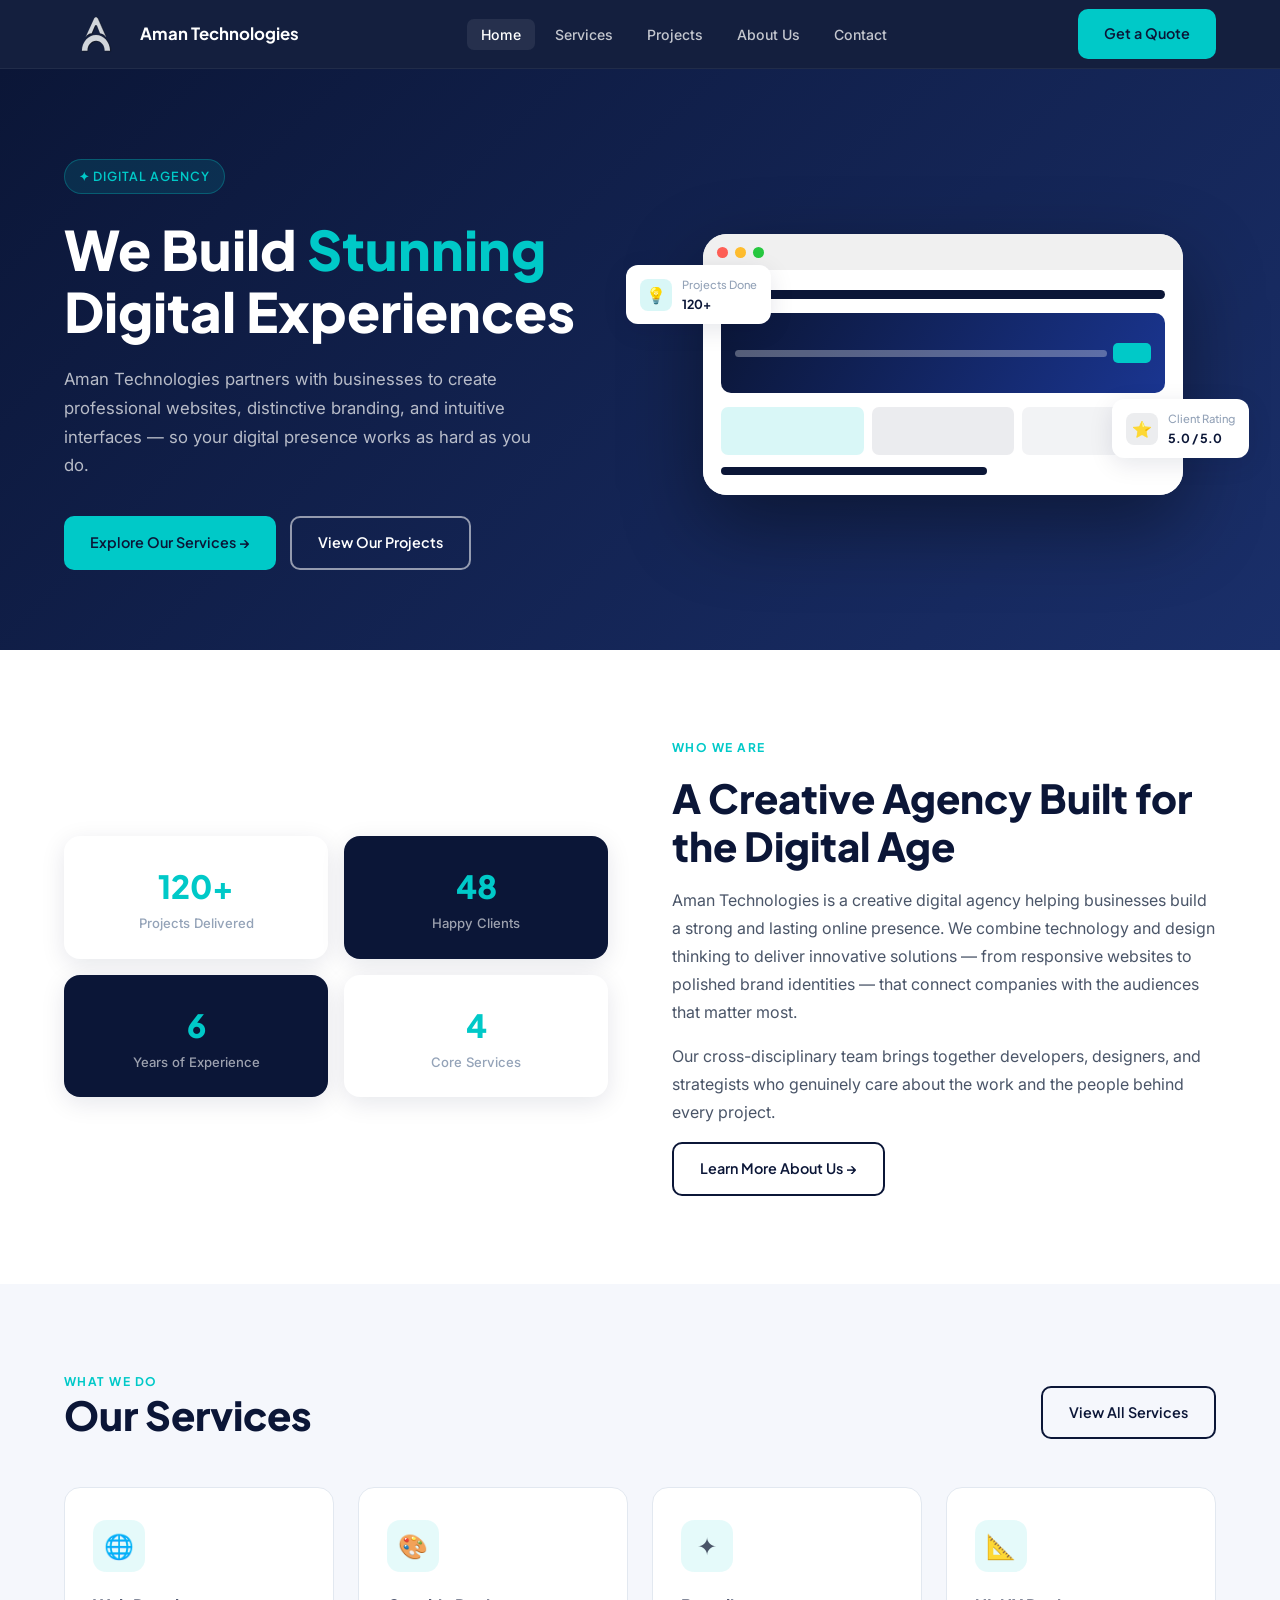
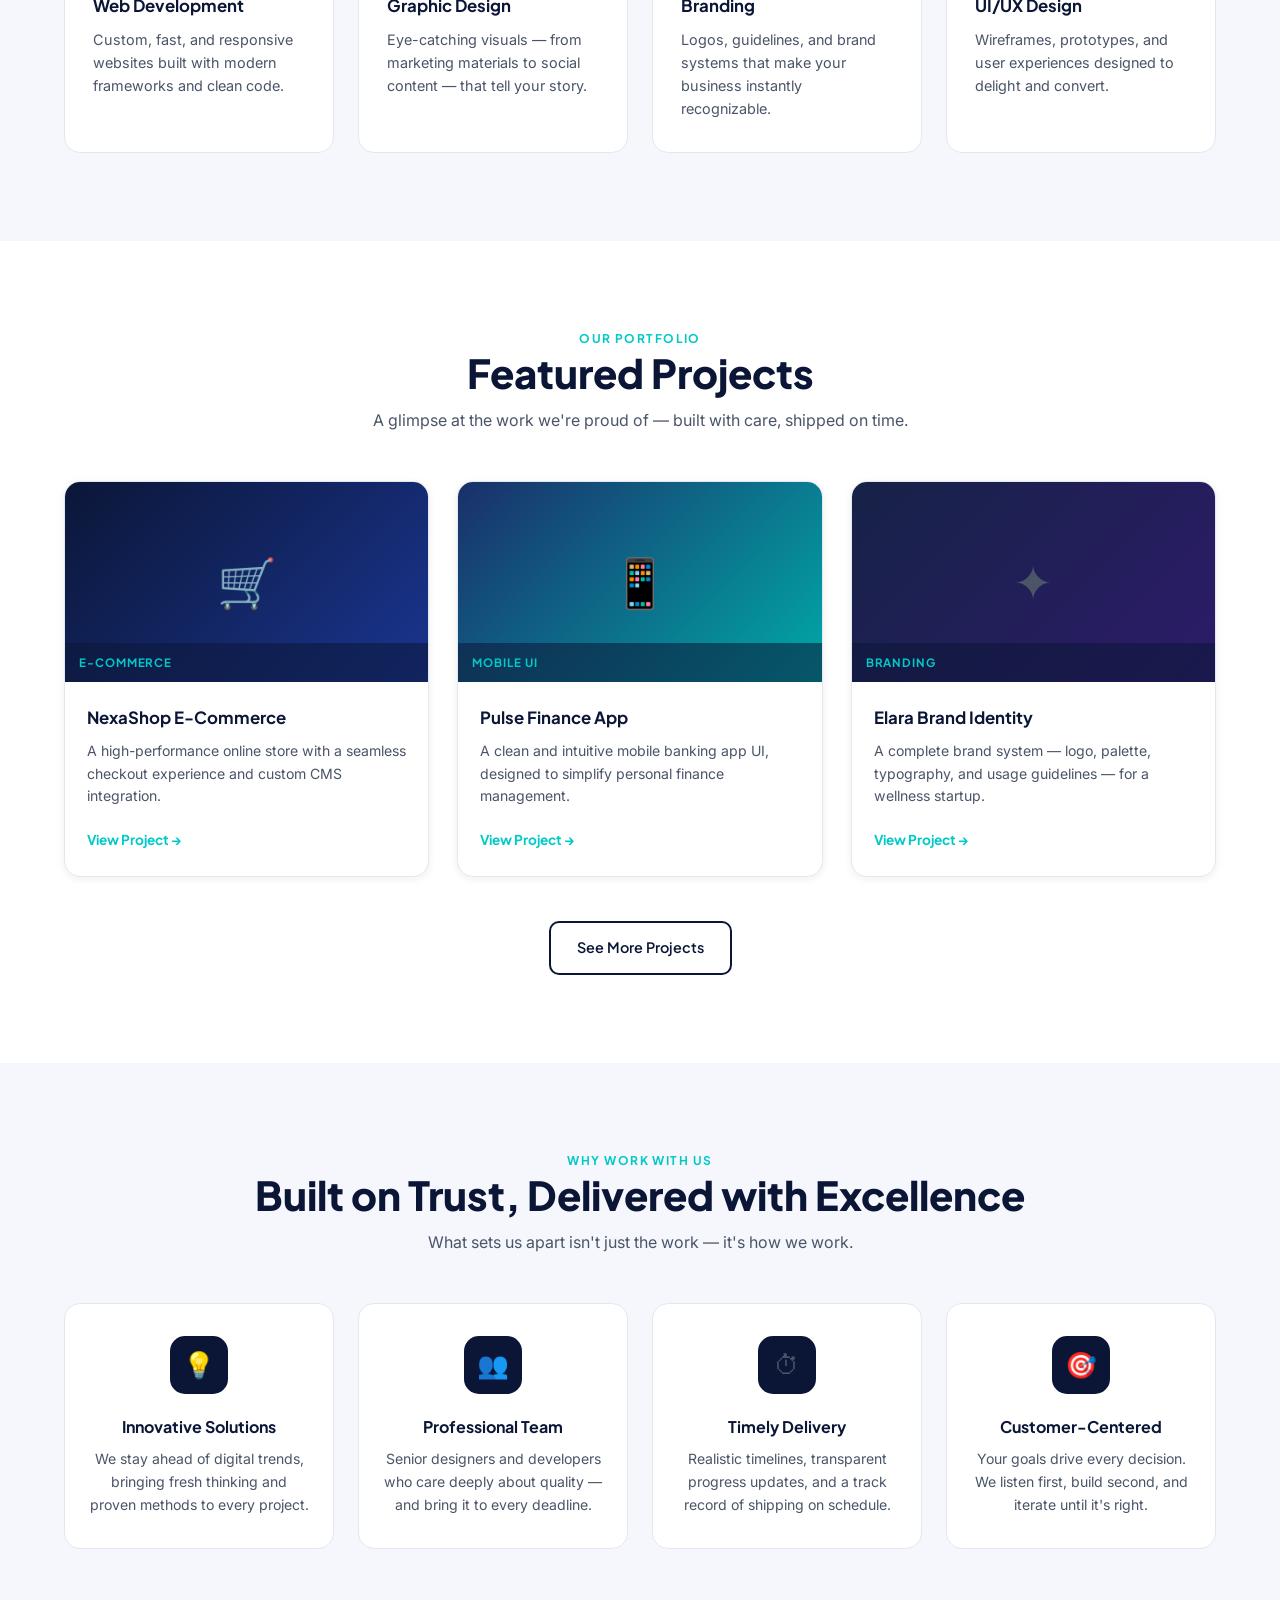
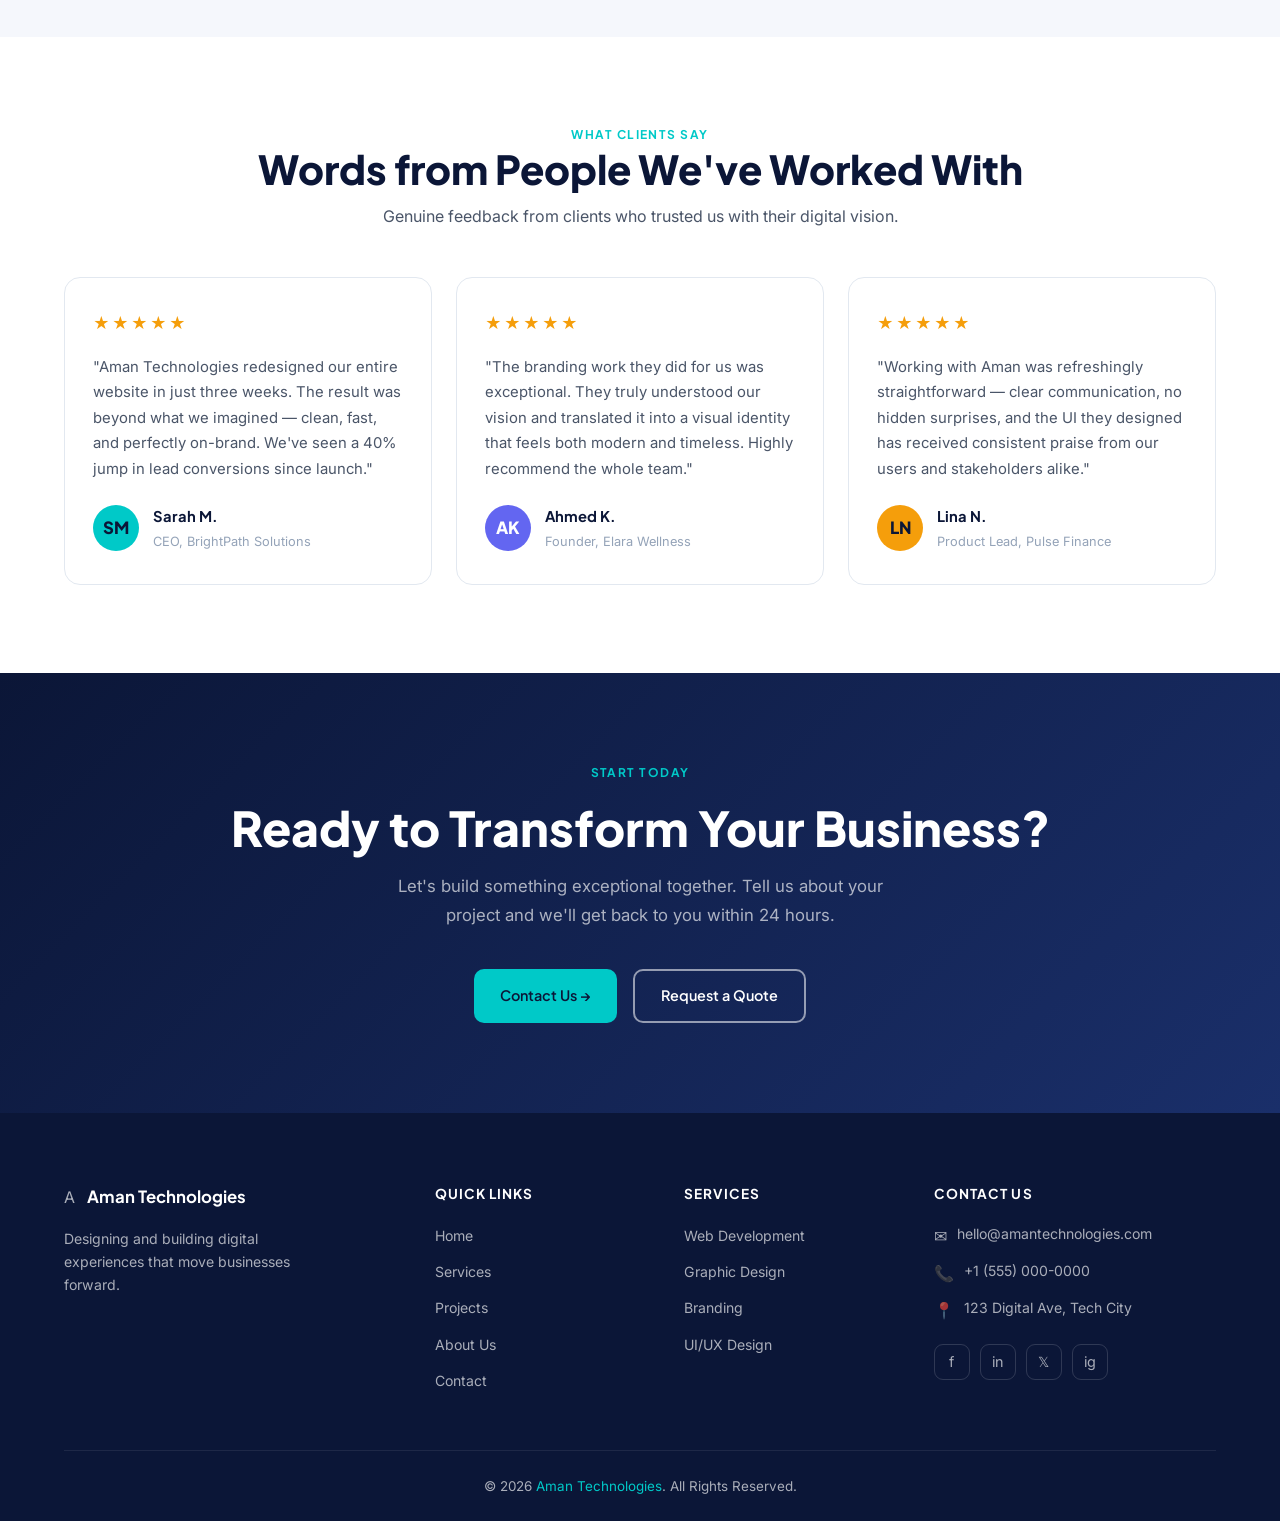
==== index.html @ bb337d21 "initial commit" ====
<!DOCTYPE html>
<html lang="en">
<head>
  <meta charset="UTF-8" />
  <meta name="viewport" content="width=device-width, initial-scale=1.0" />
  <title>Aman Technologies – We Build Stunning Digital Experiences</title>
  <link rel="preconnect" href="https://fonts.googleapis.com" />
  <link rel="preconnect" href="https://fonts.gstatic.com" crossorigin />
  <link href="https://fonts.googleapis.com/css2?family=Plus+Jakarta+Sans:wght@400;500;600;700;800&family=Inter:wght@400;500&display=swap" rel="stylesheet" />
  <link rel="stylesheet" href="style.css">
</head>
<body>
  <nav class="nav">
    <div class="container">
      <div class="nav__inner">
        <a href="index.html" class="nav__brand">
          <img src="logo.svg" alt="My logo" class="logo"> 
          <span class="nav__company">Aman Technologies</span>
        </a>

        <ul class="nav__links">
          <li><a href="index.html" class="active">Home</a></li>
          <li><a href="services.html">Services</a></li>
          <li><a href="projects.html">Projects</a></li>
          <li><a href="about.html">About Us</a></li>
          <li><a href="contact.html">Contact</a></li>
        </ul>
        <a href="contact.html" class="btn btn-primary nav__cta">Get a Quote</a>

        <button class="nav__hamburger" onclick="toggleMenu(this)" aria-label="Toggle navigation">
          <span></span><span></span><span></span>
        </button>
      </div>
    </div>

    <!-- Mobile menu -->
    <div class="nav__mobile" id="mobileMenu">
      <a href="index.html">Home</a>
      <a href="services.html">Services</a>
      <a href="projects.html">Projects</a>
      <a href="about.html">About Us</a>
      <a href="contact.html">Contact</a>
      <a href="contact.html" class="btn btn-primary">Get a Quote</a>
    </div>
  </nav>


  <!-- ═══════════════════════════════════════════ HERO -->
  <section class="hero">
    <div class="container">
      <div class="hero__inner">

        <!-- Left: copy -->
        <div class="hero__left">
          <div class="hero__tag">✦ Digital Agency</div>
          <h1 class="hero__title">We Build <span>Stunning</span><br>Digital Experiences</h1>
          <p class="hero__desc">
            Aman Technologies partners with businesses to create professional websites,
            distinctive branding, and intuitive interfaces — so your digital presence
            works as hard as you do.
          </p>
          <div class="hero__actions">
            <a href="services.html" class="btn btn-primary">Explore Our Services →</a>
            <a href="projects.html" class="btn btn-outline-white">View Our Projects</a>
          </div>
        </div>

        <!-- Right: mockup illustration -->
        <div class="hero__visual">
          <div class="hero__screen">
            <div class="hero__screen-bar">
              <div class="hero__screen-dot" style="background:#FF5F56"></div>
              <div class="hero__screen-dot" style="background:#FFBD2E"></div>
              <div class="hero__screen-dot" style="background:#27C840"></div>
            </div>
            <div class="hero__screen-body">
              <div class="hero__mockup-nav"></div>
              <div class="hero__mockup-hero">
                <div class="hero__mockup-line"></div>
                <div class="hero__mockup-btn"></div>
              </div>
              <div class="hero__mockup-cards">
                <div class="hero__mockup-card"></div>
                <div class="hero__mockup-card" style="background:rgba(11,22,55,0.08)"></div>
                <div class="hero__mockup-card" style="background:rgba(11,22,55,0.05)"></div>
              </div>
              <div class="hero__mockup-footer"></div>
            </div>
          </div>

          <!-- Floating badges -->
          <div class="hero__badge hero__badge--tl">
            <div class="hero__badge-icon" style="background:rgba(0,201,200,0.15)">💡</div>
            <div>
              <div style="font-size:0.7rem;color:var(--text-muted);font-weight:500">Projects Done</div>
              <div>120+</div>
            </div>
          </div>
          <div class="hero__badge hero__badge--br">
            <div class="hero__badge-icon" style="background:rgba(11,22,55,0.08)">⭐</div>
            <div>
              <div style="font-size:0.7rem;color:var(--text-muted);font-weight:500">Client Rating</div>
              <div>5.0 / 5.0</div>
            </div>
          </div>
        </div>

      </div>
    </div>
  </section>


  <!-- ═══════════════════════════════════════════ ABOUT PREVIEW -->
  <section class="section">
    <div class="container">
      <div class="about-preview__inner">

        <!-- Stats grid -->
        <div class="about-preview__visual">
          <div class="about-preview__stat">
            <div class="about-preview__stat-num">120+</div>
            <div class="about-preview__stat-label">Projects Delivered</div>
          </div>
          <div class="about-preview__stat about-preview__stat--accent">
            <div class="about-preview__stat-num">48</div>
            <div class="about-preview__stat-label" style="color:rgba(255,255,255,0.6)">Happy Clients</div>
          </div>
          <div class="about-preview__stat about-preview__stat--accent">
            <div class="about-preview__stat-num">6</div>
            <div class="about-preview__stat-label" style="color:rgba(255,255,255,0.6)">Years of Experience</div>
          </div>
          <div class="about-preview__stat">
            <div class="about-preview__stat-num">4</div>
            <div class="about-preview__stat-label">Core Services</div>
          </div>
        </div>

        <!-- Content -->
        <div class="about-preview__content">
          <div class="eyebrow">Who We Are</div>
          <h2 class="section-title">A Creative Agency Built for the Digital Age</h2>
          <p class="about-preview__text">
            Aman Technologies is a creative digital agency helping businesses build a strong
            and lasting online presence. We combine technology and design thinking to deliver
            innovative solutions — from responsive websites to polished brand identities —
            that connect companies with the audiences that matter most.
          </p>
          <p class="about-preview__text">
            Our cross-disciplinary team brings together developers, designers, and strategists
            who genuinely care about the work and the people behind every project.
          </p>
          <div>
            <a href="about.html" class="btn btn-outline">Learn More About Us →</a>
          </div>
        </div>

      </div>
    </div>
  </section>


  <!-- ═══════════════════════════════════════════ SERVICES -->
  <section class="section section--alt">
    <div class="container">
      <div class="services__head">
        <div>
          <div class="eyebrow">What We Do</div>
          <h2 class="section-title">Our Services</h2>
        </div>
        <a href="services.html" class="btn btn-outline">View All Services</a>
      </div>
      <div class="services__grid">
        <div class="service-card">
          <div class="service-card__icon">🌐</div>
          <div class="service-card__name">Web Development</div>
          <p class="service-card__desc">Custom, fast, and responsive websites built with modern frameworks and clean code.</p>
        </div>
        <div class="service-card">
          <div class="service-card__icon">🎨</div>
          <div class="service-card__name">Graphic Design</div>
          <p class="service-card__desc">Eye-catching visuals — from marketing materials to social content — that tell your story.</p>
        </div>
        <div class="service-card">
          <div class="service-card__icon">✦</div>
          <div class="service-card__name">Branding</div>
          <p class="service-card__desc">Logos, guidelines, and brand systems that make your business instantly recognizable.</p>
        </div>
        <div class="service-card">
          <div class="service-card__icon">📐</div>
          <div class="service-card__name">UI/UX Design</div>
          <p class="service-card__desc">Wireframes, prototypes, and user experiences designed to delight and convert.</p>
        </div>
      </div>
    </div>
  </section>


  <!-- ═══════════════════════════════════════════ PROJECTS -->
  <section class="section">
    <div class="container">
      <div class="projects__head">
        <div class="eyebrow">Our Portfolio</div>
        <h2 class="section-title">Featured Projects</h2>
        <p class="section-sub">A glimpse at the work we're proud of — built with care, shipped on time.</p>
      </div>
      <div class="projects__grid">

        <div class="project-card">
          <div class="project-card__thumb" style="background:linear-gradient(135deg,#0B1637 0%,#1A3590 100%)">
            <span>🛒</span>
            <div class="project-card__thumb-label">E-Commerce</div>
          </div>
          <div class="project-card__body">
            <div class="project-card__title">NexaShop E-Commerce</div>
            <p class="project-card__desc">A high-performance online store with a seamless checkout experience and custom CMS integration.</p>
            <a href="projects.html" class="project-card__link">View Project →</a>
          </div>
        </div>

        <div class="project-card">
          <div class="project-card__thumb" style="background:linear-gradient(135deg,#1A2F6A 0%,#00A8A7 100%)">
            <span>📱</span>
            <div class="project-card__thumb-label">Mobile UI</div>
          </div>
          <div class="project-card__body">
            <div class="project-card__title">Pulse Finance App</div>
            <p class="project-card__desc">A clean and intuitive mobile banking app UI, designed to simplify personal finance management.</p>
            <a href="projects.html" class="project-card__link">View Project →</a>
          </div>
        </div>

        <div class="project-card">
          <div class="project-card__thumb" style="background:linear-gradient(135deg,#162247 0%,#2D1B69 100%)">
            <span>✦</span>
            <div class="project-card__thumb-label">Branding</div>
          </div>
          <div class="project-card__body">
            <div class="project-card__title">Elara Brand Identity</div>
            <p class="project-card__desc">A complete brand system — logo, palette, typography, and usage guidelines — for a wellness startup.</p>
            <a href="projects.html" class="project-card__link">View Project →</a>
          </div>
        </div>

      </div>
      <div class="projects__foot">
        <a href="projects.html" class="btn btn-outline">See More Projects</a>
      </div>
    </div>
  </section>


  <!-- ═══════════════════════════════════════════ WHY US -->
  <section class="section section--alt">
    <div class="container">
      <div class="why__head">
        <div class="eyebrow">Why Work With Us</div>
        <h2 class="section-title">Built on Trust, Delivered with Excellence</h2>
        <p class="section-sub">What sets us apart isn't just the work — it's how we work.</p>
      </div>
      <div class="why__grid">
        <div class="why-card">
          <div class="why-card__icon">💡</div>
          <div class="why-card__title">Innovative Solutions</div>
          <p class="why-card__desc">We stay ahead of digital trends, bringing fresh thinking and proven methods to every project.</p>
        </div>
        <div class="why-card">
          <div class="why-card__icon">👥</div>
          <div class="why-card__title">Professional Team</div>
          <p class="why-card__desc">Senior designers and developers who care deeply about quality — and bring it to every deadline.</p>
        </div>
        <div class="why-card">
          <div class="why-card__icon">⏱</div>
          <div class="why-card__title">Timely Delivery</div>
          <p class="why-card__desc">Realistic timelines, transparent progress updates, and a track record of shipping on schedule.</p>
        </div>
        <div class="why-card">
          <div class="why-card__icon">🎯</div>
          <div class="why-card__title">Customer-Centered</div>
          <p class="why-card__desc">Your goals drive every decision. We listen first, build second, and iterate until it's right.</p>
        </div>
      </div>
    </div>
  </section>


  <!-- ═══════════════════════════════════════════ TESTIMONIALS -->
  <section class="section">
    <div class="container">
      <div class="testimonials__head">
        <div class="eyebrow">What Clients Say</div>
        <h2 class="section-title">Words from People We've Worked With</h2>
        <p class="section-sub">Genuine feedback from clients who trusted us with their digital vision.</p>
      </div>
      <div class="testimonials__grid">

        <div class="testi-card">
          <div class="testi-card__stars">★★★★★</div>
          <p class="testi-card__quote">
            "Aman Technologies redesigned our entire website in just three weeks. The result was
            beyond what we imagined — clean, fast, and perfectly on-brand. We've seen a 40%
            jump in lead conversions since launch."
          </p>
          <div class="testi-card__author">
            <div class="testi-card__avatar" style="background:var(--cyan);color:var(--navy)">SM</div>
            <div>
              <div class="testi-card__name">Sarah M.</div>
              <div class="testi-card__company">CEO, BrightPath Solutions</div>
            </div>
          </div>
        </div>

        <div class="testi-card">
          <div class="testi-card__stars">★★★★★</div>
          <p class="testi-card__quote">
            "The branding work they did for us was exceptional. They truly understood our
            vision and translated it into a visual identity that feels both modern and timeless.
            Highly recommend the whole team."
          </p>
          <div class="testi-card__author">
            <div class="testi-card__avatar" style="background:#6366F1">AK</div>
            <div>
              <div class="testi-card__name">Ahmed K.</div>
              <div class="testi-card__company">Founder, Elara Wellness</div>
            </div>
          </div>
        </div>

        <div class="testi-card">
          <div class="testi-card__stars">★★★★★</div>
          <p class="testi-card__quote">
            "Working with Aman was refreshingly straightforward — clear communication,
            no hidden surprises, and the UI they designed has received consistent praise
            from our users and stakeholders alike."
          </p>
          <div class="testi-card__author">
            <div class="testi-card__avatar" style="background:#F59E0B;color:var(--navy)">LN</div>
            <div>
              <div class="testi-card__name">Lina N.</div>
              <div class="testi-card__company">Product Lead, Pulse Finance</div>
            </div>
          </div>
        </div>

      </div>
    </div>
  </section>


  <!-- ═══════════════════════════════════════════ FINAL CTA -->
  <section class="cta">
    <div class="container">
      <div class="eyebrow cta__eyebrow">Start Today</div>
      <h2 class="cta__title">Ready to Transform Your Business?</h2>
      <p class="cta__sub">
        Let's build something exceptional together. Tell us about your project and
        we'll get back to you within 24 hours.
      </p>
      <div class="cta__actions">
        <a href="contact.html" class="btn btn-primary">Contact Us →</a>
        <a href="contact.html" class="btn btn-outline-white">Request a Quote</a>
      </div>
    </div>
  </section>


  <!-- ═══════════════════════════════════════════ FOOTER -->
  <footer class="footer">
    <div class="container">
      <div class="footer__grid">

        <!-- Col 1: Brand -->
        <div class="footer__col">
          <div class="footer__brand">
            <div class="nav__logo-box">A</div>
            <span class="footer__brand-name">Aman Technologies</span>
          </div>
          <p class="footer__tagline">
            Designing and building digital experiences that move businesses forward.
          </p>
        </div>

        <!-- Col 2: Quick Links -->
        <div class="footer__col">
          <div class="footer__col-title">Quick Links</div>
          <ul>
            <li><a href="index.html">Home</a></li>
            <li><a href="services.html">Services</a></li>
            <li><a href="projects.html">Projects</a></li>
            <li><a href="about.html">About Us</a></li>
            <li><a href="contact.html">Contact</a></li>
          </ul>
        </div>

        <!-- Col 3: Services -->
        <div class="footer__col">
          <div class="footer__col-title">Services</div>
          <ul>
            <li><a href="services.html">Web Development</a></li>
            <li><a href="services.html">Graphic Design</a></li>
            <li><a href="services.html">Branding</a></li>
            <li><a href="services.html">UI/UX Design</a></li>
          </ul>
        </div>

        <!-- Col 4: Contact -->
        <div class="footer__col">
          <div class="footer__col-title">Contact Us</div>
          <div class="footer__contact-item">
            <span class="footer__contact-icon">✉</span>
            <span>hello@amantechnologies.com</span>
          </div>
          <div class="footer__contact-item">
            <span class="footer__contact-icon">📞</span>
            <span>+1 (555) 000-0000</span>
          </div>
          <div class="footer__contact-item">
            <span class="footer__contact-icon">📍</span>
            <span>123 Digital Ave, Tech City</span>
          </div>
          <div class="footer__social">
            <a href="#" aria-label="Facebook">f</a>
            <a href="#" aria-label="LinkedIn">in</a>
            <a href="#" aria-label="Twitter/X">𝕏</a>
            <a href="#" aria-label="Instagram">ig</a>
          </div>
        </div>

      </div>

      <div class="footer__bottom">
        © 2026 <span>Aman Technologies</span>. All Rights Reserved.
      </div>
    </div>
  </footer>


  <!-- ═══════════════════════════════════════════ JS -->
  <script>
    function toggleMenu(btn) {
      const menu = document.getElementById('mobileMenu');
      menu.classList.toggle('open');
    }
  </script>

</body>
</html>
---- style.css ----
:root {
    --navy:       #0B1637;
    --navy-mid:   #162247;
    --cyan:       #00C9C8;
    --cyan-dim:   #00A8A7;
    --white:      #FFFFFF;
    --off-white:  #F5F7FC;
    --text-body:  #4A5568;
    --text-muted: #94A3B8;
    --border:     #E2E8F0;
    --shadow-sm:  0 2px 8px rgba(11,22,55,0.07);
    --shadow-md:  0 6px 24px rgba(11,22,55,0.10);
    --radius-sm:  10px;
    --radius-md:  16px;
    --radius-lg:  24px;
}

    /* ─── Reset & Base ────────────────────────────────────────────── */
    *, *::before, *::after { box-sizing: border-box; margin: 0; padding: 0; }
    html { scroll-behavior: smooth; }
    body {
      font-family: 'Inter', sans-serif;
      color: var(--text-body);
      background: var(--white);
      line-height: 1.65;
    }
    img { display: block; max-width: 100%; }
    a { text-decoration: none; color: inherit; }
    ul { list-style: none; }

    /* ─── Typography helpers ──────────────────────────────────────── */
    .eyebrow {
      font-family: 'Plus Jakarta Sans', sans-serif;
      font-size: 0.75rem;
      font-weight: 700;
      letter-spacing: 0.12em;
      text-transform: uppercase;
      color: var(--cyan);
    }
    .section-title {
      font-family: 'Plus Jakarta Sans', sans-serif;
      font-size: clamp(1.75rem, 3.5vw, 2.5rem);
      font-weight: 800;
      color: var(--navy);
      line-height: 1.2;
    }
    .section-sub {
      font-size: 1rem;
      color: var(--text-body);
      max-width: 560px;
      margin-top: 0.75rem;
    }
    .container {
      width: 90%;
      max-width: 1180px;
      margin: 0 auto;
    }
    .section { padding: 88px 0; }
    .section--alt { background: var(--off-white); }
    .btn {
      display: inline-flex;
      align-items: center;
      gap: 8px;
      padding: 13px 26px;
      border-radius: var(--radius-sm);
      font-family: 'Plus Jakarta Sans', sans-serif;
      font-weight: 600;
      font-size: 0.9rem;
      transition: transform 0.18s ease, box-shadow 0.18s ease, background 0.18s ease;
      cursor: pointer;
      border: none;
    }
    .btn:hover { transform: translateY(-2px); }
    .btn-primary {
      background: var(--cyan);
      color: var(--navy);
    }
    .btn-primary:hover { background: var(--cyan-dim); box-shadow: 0 8px 20px rgba(0,201,200,0.32); }
    .btn-outline {
      background: transparent;
      color: var(--navy);
      border: 2px solid var(--navy);
    }
    .btn-outline:hover { background: var(--navy); color: var(--white); }
    .btn-outline-cyan {
      background: transparent;
      color: var(--cyan);
      border: 2px solid var(--cyan);
    }
    .btn-outline-cyan:hover { background: var(--cyan); color: var(--navy); }
    .btn-white {
      background: var(--white);
      color: var(--navy);
    }
    .btn-white:hover { box-shadow: 0 8px 20px rgba(255,255,255,0.25); }
    .btn-outline-white {
      background: transparent;
      color: var(--white);
      border: 2px solid rgba(255,255,255,0.55);
    }
    .btn-outline-white:hover { background: rgba(255,255,255,0.12); }
    .nav {
      position: sticky;
      top: 0;
      z-index: 100;
      background: rgba(11,22,55,0.96);
      backdrop-filter: blur(12px);
      border-bottom: 1px solid rgba(255,255,255,0.06);
    }
    .nav__inner {
      display: flex;
      align-items: center;
      justify-content: space-between;
      height: 68px;
    }
    .nav__brand {
      display: flex;
      align-items: center;
      gap: 12px;
      color: var(--white);
    }
    .logo {
        height: 80px;
        width: auto;
    }
    .nav__company {
      font-family: 'Plus Jakarta Sans', sans-serif;
      font-weight: 700;
      font-size: 1.05rem;
      color: var(--white);
    }
    .nav__links {
      display: flex;
      align-items: center;
      gap: 6px;
    }
    .nav__links a {
      color: rgba(255,255,255,0.75);
      font-size: 0.88rem;
      font-weight: 500;
      padding: 7px 14px;
      border-radius: 7px;
      transition: color 0.15s, background 0.15s;
    }
    .nav__links a:hover, .nav__links a.active {
      color: var(--white);
      background: rgba(255,255,255,0.08);
    }
    .nav__cta { margin-left: 10px; }

    /* Hamburger */
    .nav__hamburger {
      display: none;
      flex-direction: column;
      gap: 5px;
      cursor: pointer;
      background: none;
      border: none;
      padding: 4px;
    }
    .nav__hamburger span {
      display: block;
      width: 24px;
      height: 2px;
      background: var(--white);
      border-radius: 2px;
      transition: transform 0.22s, opacity 0.22s;
    }
    .nav__mobile {
      display: none;
      flex-direction: column;
      background: var(--navy-mid);
      padding: 16px 5%;
      gap: 4px;
    }
    .nav__mobile a {
      color: rgba(255,255,255,0.80);
      font-size: 0.95rem;
      font-weight: 500;
      padding: 10px 14px;
      border-radius: 8px;
      transition: background 0.15s;
    }
    .nav__mobile a:hover { background: rgba(255,255,255,0.08); color: var(--white); }
    .nav__mobile .btn { margin: 8px 14px 4px; width: calc(100% - 28px); justify-content: center; }

    /* ─── HERO ────────────────────────────────────────────────────── */
    .hero {
      background: linear-gradient(135deg, var(--navy) 0%, #1A2F6A 100%);
      padding: 90px 0 80px;
      overflow: hidden;
    }
    .hero__inner {
      display: grid;
      grid-template-columns: 1fr 1fr;
      align-items: center;
      gap: 60px;
    }
    .hero__tag {
      display: inline-flex;
      align-items: center;
      gap: 8px;
      background: rgba(0,201,200,0.12);
      border: 1px solid rgba(0,201,200,0.3);
      color: var(--cyan);
      font-family: 'Plus Jakarta Sans', sans-serif;
      font-size: 0.78rem;
      font-weight: 600;
      letter-spacing: 0.08em;
      text-transform: uppercase;
      padding: 6px 14px;
      border-radius: 100px;
      margin-bottom: 24px;
    }
    .hero__title {
      font-family: 'Plus Jakarta Sans', sans-serif;
      font-size: clamp(2.2rem, 4.5vw, 3.4rem);
      font-weight: 800;
      color: var(--white);
      line-height: 1.15;
      margin-bottom: 22px;
    }
    .hero__title span { color: var(--cyan); }
    .hero__desc {
      color: rgba(255,255,255,0.70);
      font-size: 1.05rem;
      line-height: 1.72;
      max-width: 480px;
      margin-bottom: 36px;
    }
    .hero__actions { display: flex; gap: 14px; flex-wrap: wrap; }

    /* Hero illustration */
    .hero__visual {
      position: relative;
      display: flex;
      align-items: center;
      justify-content: center;
    }
    .hero__screen {
      width: 100%;
      max-width: 480px;
      background: #ffffff;
      border-radius: var(--radius-lg);
      box-shadow: 0 30px 80px rgba(0,0,0,0.40);
      overflow: hidden;
    }
    .hero__screen-bar {
      background: #f0f0f0;
      height: 36px;
      display: flex;
      align-items: center;
      gap: 7px;
      padding: 0 14px;
    }
    .hero__screen-dot {
      width: 11px;
      height: 11px;
      border-radius: 50%;
    }
    .hero__screen-body {
      padding: 20px 18px;
      background: #fff;
    }
    .hero__mockup-nav {
      height: 9px;
      background: var(--navy);
      border-radius: 6px;
      margin-bottom: 14px;
    }
    .hero__mockup-hero {
      background: linear-gradient(120deg, var(--navy) 0%, #1A3590 100%);
      border-radius: 10px;
      height: 80px;
      margin-bottom: 14px;
      display: flex;
      align-items: center;
      justify-content: center;
      gap: 6px;
      padding: 0 14px;
    }
    .hero__mockup-line {
      height: 7px;
      background: rgba(255,255,255,0.3);
      border-radius: 4px;
      flex: 1;
    }
    .hero__mockup-btn {
      width: 38px;
      height: 20px;
      background: var(--cyan);
      border-radius: 5px;
    }
    .hero__mockup-cards {
      display: grid;
      grid-template-columns: repeat(3, 1fr);
      gap: 8px;
      margin-bottom: 12px;
    }
    .hero__mockup-card {
      height: 48px;
      background: var(--off-white);
      border-radius: 7px;
    }
    .hero__mockup-card:first-child { background: rgba(0,201,200,0.15); }
    .hero__mockup-footer {
      height: 8px;
      background: var(--navy);
      border-radius: 5px;
      width: 60%;
    }

    /* floating badges */
    .hero__badge {
      position: absolute;
      background: var(--white);
      border-radius: 12px;
      box-shadow: var(--shadow-md);
      padding: 10px 14px;
      display: flex;
      align-items: center;
      gap: 10px;
      font-family: 'Plus Jakarta Sans', sans-serif;
      font-size: 0.78rem;
      font-weight: 700;
      color: var(--navy);
      white-space: nowrap;
    }
    .hero__badge--tl { top: 12%; left: -8%; }
    .hero__badge--br { bottom: 14%; right: -6%; }
    .hero__badge-icon {
      width: 32px;
      height: 32px;
      border-radius: 8px;
      display: flex;
      align-items: center;
      justify-content: center;
      font-size: 1rem;
    }

    /* ─── ABOUT PREVIEW ───────────────────────────────────────────── */
    .about-preview__inner {
      display: grid;
      grid-template-columns: 1fr 1fr;
      align-items: center;
      gap: 64px;
    }
    .about-preview__visual {
      display: grid;
      grid-template-columns: 1fr 1fr;
      gap: 16px;
    }
    .about-preview__stat {
      background: var(--white);
      border-radius: var(--radius-md);
      box-shadow: var(--shadow-md);
      padding: 24px 20px;
      text-align: center;
    }
    .about-preview__stat--accent { background: var(--navy); }
    .about-preview__stat-num {
      font-family: 'Plus Jakarta Sans', sans-serif;
      font-size: 2rem;
      font-weight: 800;
      color: var(--cyan);
    }
    .about-preview__stat-label {
      font-size: 0.82rem;
      font-weight: 500;
      color: var(--text-muted);
    }
    .about-preview__stat--accent .about-preview__stat-label { color: rgba(255,255,255,0.60); }
    .about-preview__content { display: flex; flex-direction: column; gap: 16px; }
    .about-preview__text { color: var(--text-body); line-height: 1.75; }

    /* ─── SERVICES ────────────────────────────────────────────────── */
    .services__head {
      display: flex;
      align-items: flex-end;
      justify-content: space-between;
      gap: 24px;
      margin-bottom: 48px;
      flex-wrap: wrap;
    }
    .services__grid {
      display: grid;
      grid-template-columns: repeat(4, 1fr);
      gap: 24px;
    }
    .service-card {
      background: var(--white);
      border: 1px solid var(--border);
      border-radius: var(--radius-md);
      padding: 32px 28px;
      transition: box-shadow 0.22s, transform 0.22s, border-color 0.22s;
    }
    .service-card:hover {
      box-shadow: var(--shadow-md);
      transform: translateY(-4px);
      border-color: var(--cyan);
    }
    .service-card__icon {
      width: 52px;
      height: 52px;
      border-radius: 13px;
      background: rgba(0,201,200,0.10);
      display: flex;
      align-items: center;
      justify-content: center;
      font-size: 1.5rem;
      margin-bottom: 20px;
    }
    .service-card__name {
      font-family: 'Plus Jakarta Sans', sans-serif;
      font-weight: 700;
      font-size: 1.05rem;
      color: var(--navy);
      margin-bottom: 8px;
    }
    .service-card__desc { font-size: 0.9rem; line-height: 1.6; }
    .services__foot { text-align: center; margin-top: 44px; }

    /* ─── PROJECTS ────────────────────────────────────────────────── */
    .projects__head { text-align: center; margin-bottom: 48px; }
    .projects__head .section-sub { margin: 10px auto 0; }
    .projects__grid {
      display: grid;
      grid-template-columns: repeat(3, 1fr);
      gap: 28px;
    }
    .project-card {
      border-radius: var(--radius-md);
      overflow: hidden;
      box-shadow: var(--shadow-sm);
      border: 1px solid var(--border);
      transition: box-shadow 0.22s, transform 0.22s;
      background: var(--white);
    }
    .project-card:hover { box-shadow: var(--shadow-md); transform: translateY(-4px); }
    .project-card__thumb {
      height: 200px;
      display: flex;
      align-items: center;
      justify-content: center;
      font-size: 3rem;
      position: relative;
      overflow: hidden;
    }
    .project-card__thumb-label {
      position: absolute;
      bottom: 0;
      left: 0;
      right: 0;
      padding: 10px 14px;
      background: rgba(11,22,55,0.55);
      font-family: 'Plus Jakarta Sans', sans-serif;
      font-size: 0.72rem;
      font-weight: 700;
      color: var(--cyan);
      letter-spacing: 0.08em;
      text-transform: uppercase;
    }
    .project-card__body { padding: 22px 22px 24px; }
    .project-card__title {
      font-family: 'Plus Jakarta Sans', sans-serif;
      font-weight: 700;
      font-size: 1.05rem;
      color: var(--navy);
      margin-bottom: 8px;
    }
    .project-card__desc { font-size: 0.88rem; line-height: 1.6; margin-bottom: 18px; }
    .project-card__link {
      font-family: 'Plus Jakarta Sans', sans-serif;
      font-size: 0.85rem;
      font-weight: 700;
      color: var(--cyan);
      display: inline-flex;
      align-items: center;
      gap: 5px;
      transition: gap 0.18s;
    }
    .project-card__link:hover { gap: 9px; }
    .projects__foot { text-align: center; margin-top: 44px; }

    /* ─── WHY US ──────────────────────────────────────────────────── */
    .why__head { text-align: center; margin-bottom: 48px; }
    .why__head .section-sub { margin: 10px auto 0; }
    .why__grid {
      display: grid;
      grid-template-columns: repeat(4, 1fr);
      gap: 24px;
    }
    .why-card {
      background: var(--white);
      border-radius: var(--radius-md);
      padding: 32px 24px;
      border: 1px solid var(--border);
      text-align: center;
      transition: box-shadow 0.22s, transform 0.22s;
    }
    .why-card:hover { box-shadow: var(--shadow-md); transform: translateY(-4px); }
    .why-card__icon {
      width: 58px;
      height: 58px;
      border-radius: 15px;
      background: var(--navy);
      display: flex;
      align-items: center;
      justify-content: center;
      font-size: 1.6rem;
      margin: 0 auto 20px;
    }
    .why-card__title {
      font-family: 'Plus Jakarta Sans', sans-serif;
      font-weight: 700;
      font-size: 1rem;
      color: var(--navy);
      margin-bottom: 8px;
    }
    .why-card__desc { font-size: 0.88rem; line-height: 1.6; }

    /* ─── TESTIMONIALS ────────────────────────────────────────────── */
    .testimonials__head { text-align: center; margin-bottom: 48px; }
    .testimonials__head .section-sub { margin: 10px auto 0; }
    .testimonials__grid {
      display: grid;
      grid-template-columns: repeat(3, 1fr);
      gap: 24px;
    }
    .testi-card {
      background: var(--white);
      border: 1px solid var(--border);
      border-radius: var(--radius-md);
      padding: 32px 28px;
      display: flex;
      flex-direction: column;
      gap: 18px;
    }
    .testi-card__stars { color: #F59E0B; font-size: 1rem; letter-spacing: 2px; }
    .testi-card__quote {
      font-size: 0.93rem;
      line-height: 1.72;
      color: var(--text-body);
      flex: 1;
    }
    .testi-card__author { display: flex; align-items: center; gap: 14px; margin-top: 4px; }
    .testi-card__avatar {
      width: 46px;
      height: 46px;
      border-radius: 50%;
      display: flex;
      align-items: center;
      justify-content: center;
      font-family: 'Plus Jakarta Sans', sans-serif;
      font-weight: 800;
      font-size: 1.05rem;
      color: var(--white);
      flex-shrink: 0;
    }
    .testi-card__name {
      font-family: 'Plus Jakarta Sans', sans-serif;
      font-weight: 700;
      font-size: 0.92rem;
      color: var(--navy);
    }
    .testi-card__company { font-size: 0.8rem; color: var(--text-muted); margin-top: 2px; }

    /* ─── CTA SECTION ─────────────────────────────────────────────── */
    .cta {
      background: linear-gradient(135deg, var(--navy) 0%, #1A2F6A 100%);
      padding: 90px 0;
      text-align: center;
    }
    .cta__eyebrow { margin-bottom: 16px; }
    .cta__title {
      font-family: 'Plus Jakarta Sans', sans-serif;
      font-size: clamp(1.9rem, 4vw, 3rem);
      font-weight: 800;
      color: var(--white);
      margin-bottom: 16px;
      line-height: 1.2;
    }
    .cta__sub {
      color: rgba(255,255,255,0.65);
      font-size: 1.05rem;
      max-width: 520px;
      margin: 0 auto 40px;
      line-height: 1.7;
    }
    .cta__actions { display: flex; gap: 16px; justify-content: center; flex-wrap: wrap; }

    /* ─── FOOTER ──────────────────────────────────────────────────── */
    .footer {
      background: var(--navy);
      color: rgba(255,255,255,0.65);
      padding: 70px 0 0;
    }
    .footer__grid {
      display: grid;
      grid-template-columns: 1.6fr 1fr 1fr 1.4fr;
      gap: 48px;
    }
    .footer__brand { display: flex; align-items: center; gap: 12px; margin-bottom: 16px; }
    .footer__brand-name {
      font-family: 'Plus Jakarta Sans', sans-serif;
      font-weight: 700;
      font-size: 1.05rem;
      color: var(--white);
    }
    .footer__tagline { font-size: 0.88rem; line-height: 1.65; max-width: 240px; }
    .footer__col-title {
      font-family: 'Plus Jakarta Sans', sans-serif;
      font-weight: 700;
      font-size: 0.85rem;
      color: var(--white);
      margin-bottom: 16px;
      text-transform: uppercase;
      letter-spacing: 0.08em;
    }
    .footer__col ul { display: flex; flex-direction: column; gap: 10px; }
    .footer__col ul a {
      font-size: 0.88rem;
      transition: color 0.15s;
    }
    .footer__col ul a:hover { color: var(--cyan); }
    .footer__contact-item {
      display: flex;
      align-items: flex-start;
      gap: 10px;
      font-size: 0.88rem;
      margin-bottom: 10px;
    }
    .footer__contact-icon {
      font-size: 1rem;
      flex-shrink: 0;
      margin-top: 1px;
    }
    .footer__social { display: flex; gap: 10px; margin-top: 20px; }
    .footer__social a {
      width: 36px;
      height: 36px;
      border-radius: 9px;
      border: 1px solid rgba(255,255,255,0.15);
      display: flex;
      align-items: center;
      justify-content: center;
      font-size: 0.9rem;
      transition: background 0.18s, border-color 0.18s;
    }
    .footer__social a:hover { background: var(--cyan); border-color: var(--cyan); color: var(--navy); }
    .footer__bottom {
      text-align: center;
      padding: 24px 0;
      border-top: 1px solid rgba(255,255,255,0.08);
      margin-top: 56px;
      font-size: 0.84rem;
    }
    .footer__bottom span { color: var(--cyan); }

    /* ─── RESPONSIVE ──────────────────────────────────────────────── */
    @media (max-width: 1024px) {
      .services__grid { grid-template-columns: repeat(2, 1fr); }
      .why__grid { grid-template-columns: repeat(2, 1fr); }
      .footer__grid { grid-template-columns: 1fr 1fr; gap: 36px; }
    }
    @media (max-width: 768px) {
      .nav__links, .nav__cta { display: none; }
      .nav__hamburger { display: flex; }
      .nav__mobile.open { display: flex; }

      .hero__inner { grid-template-columns: 1fr; }
      .hero__visual { display: none; }
      .hero { padding: 60px 0; }

      .about-preview__inner { grid-template-columns: 1fr; }
      .about-preview__visual { order: -1; }

      .projects__grid { grid-template-columns: 1fr 1fr; }
      .testimonials__grid { grid-template-columns: 1fr; }

      .services__head { flex-direction: column; align-items: flex-start; }
      .section { padding: 60px 0; }
    }
    @media (max-width: 560px) {
      .services__grid { grid-template-columns: 1fr; }
      .why__grid { grid-template-columns: 1fr; }
      .projects__grid { grid-template-columns: 1fr; }
      .footer__grid { grid-template-columns: 1fr; gap: 28px; }
      .hero__actions { flex-direction: column; }
      .cta__actions { flex-direction: column; align-items: center; }
    }
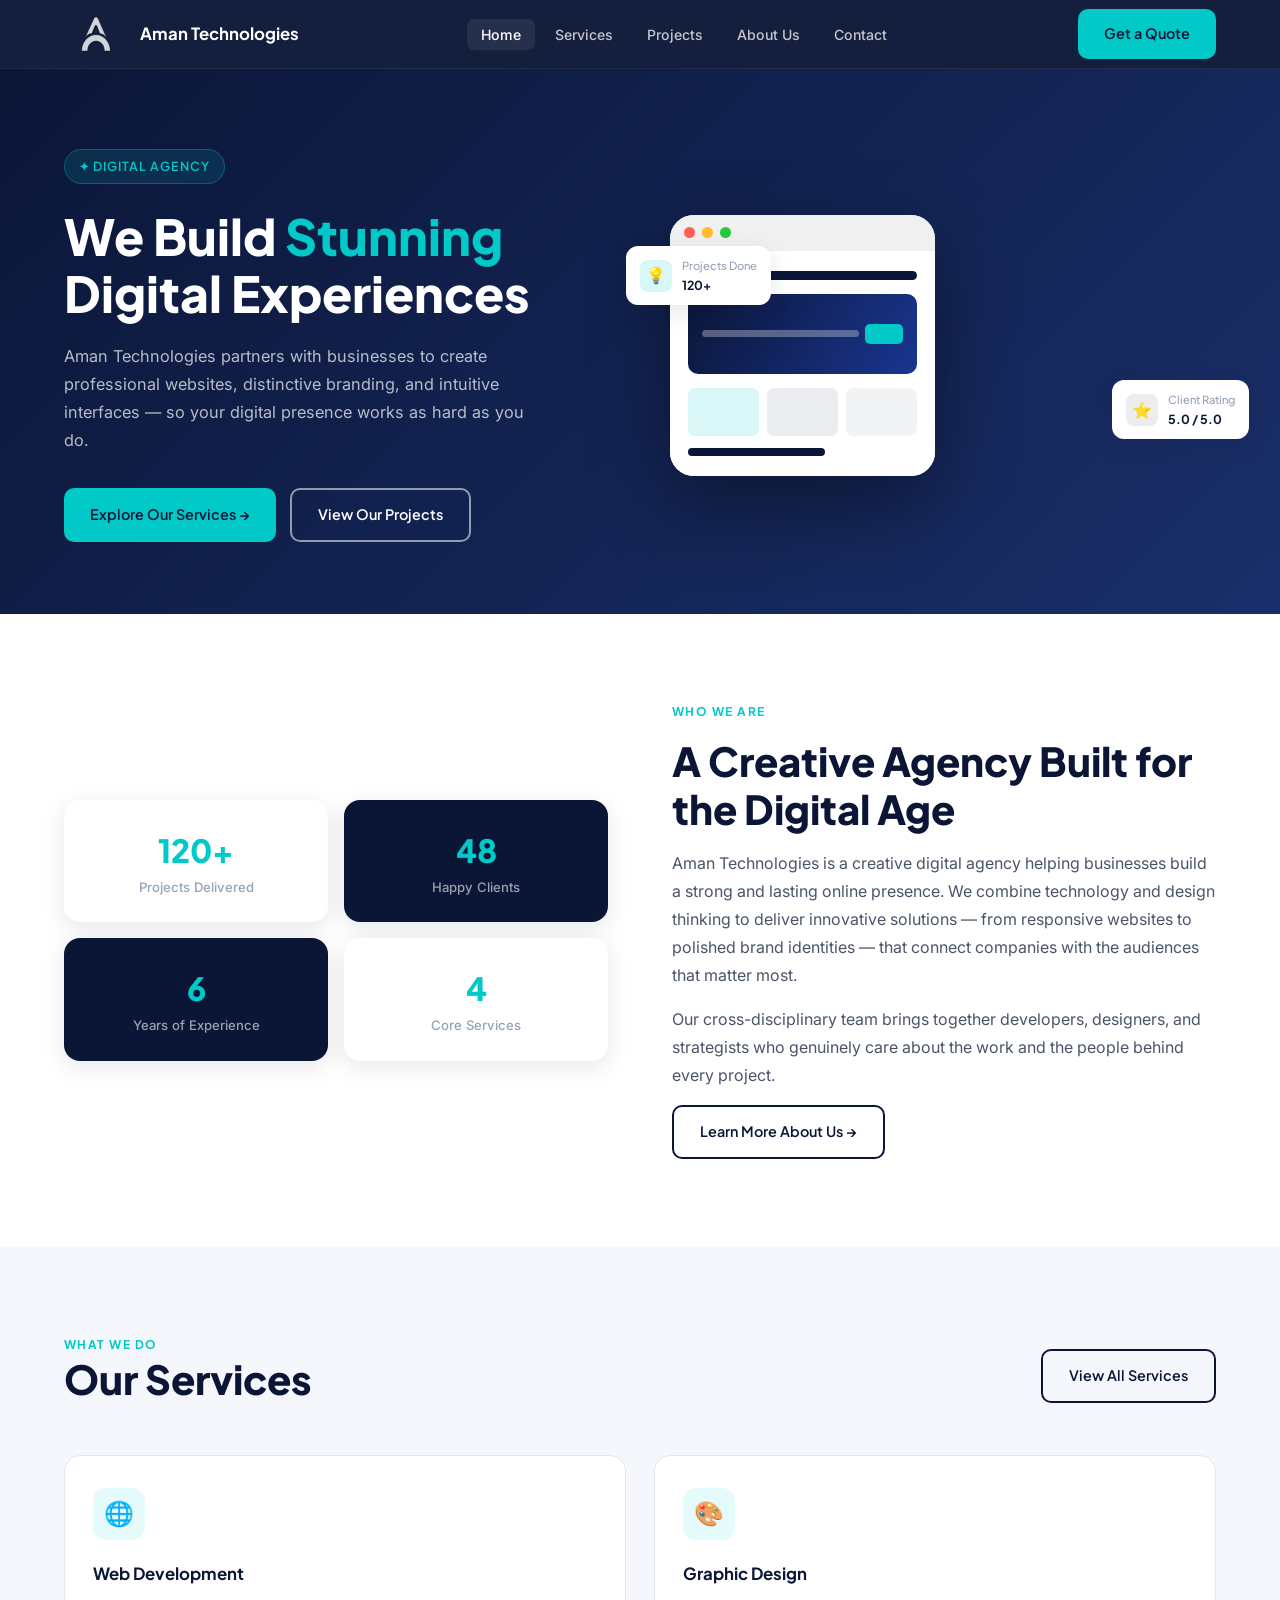
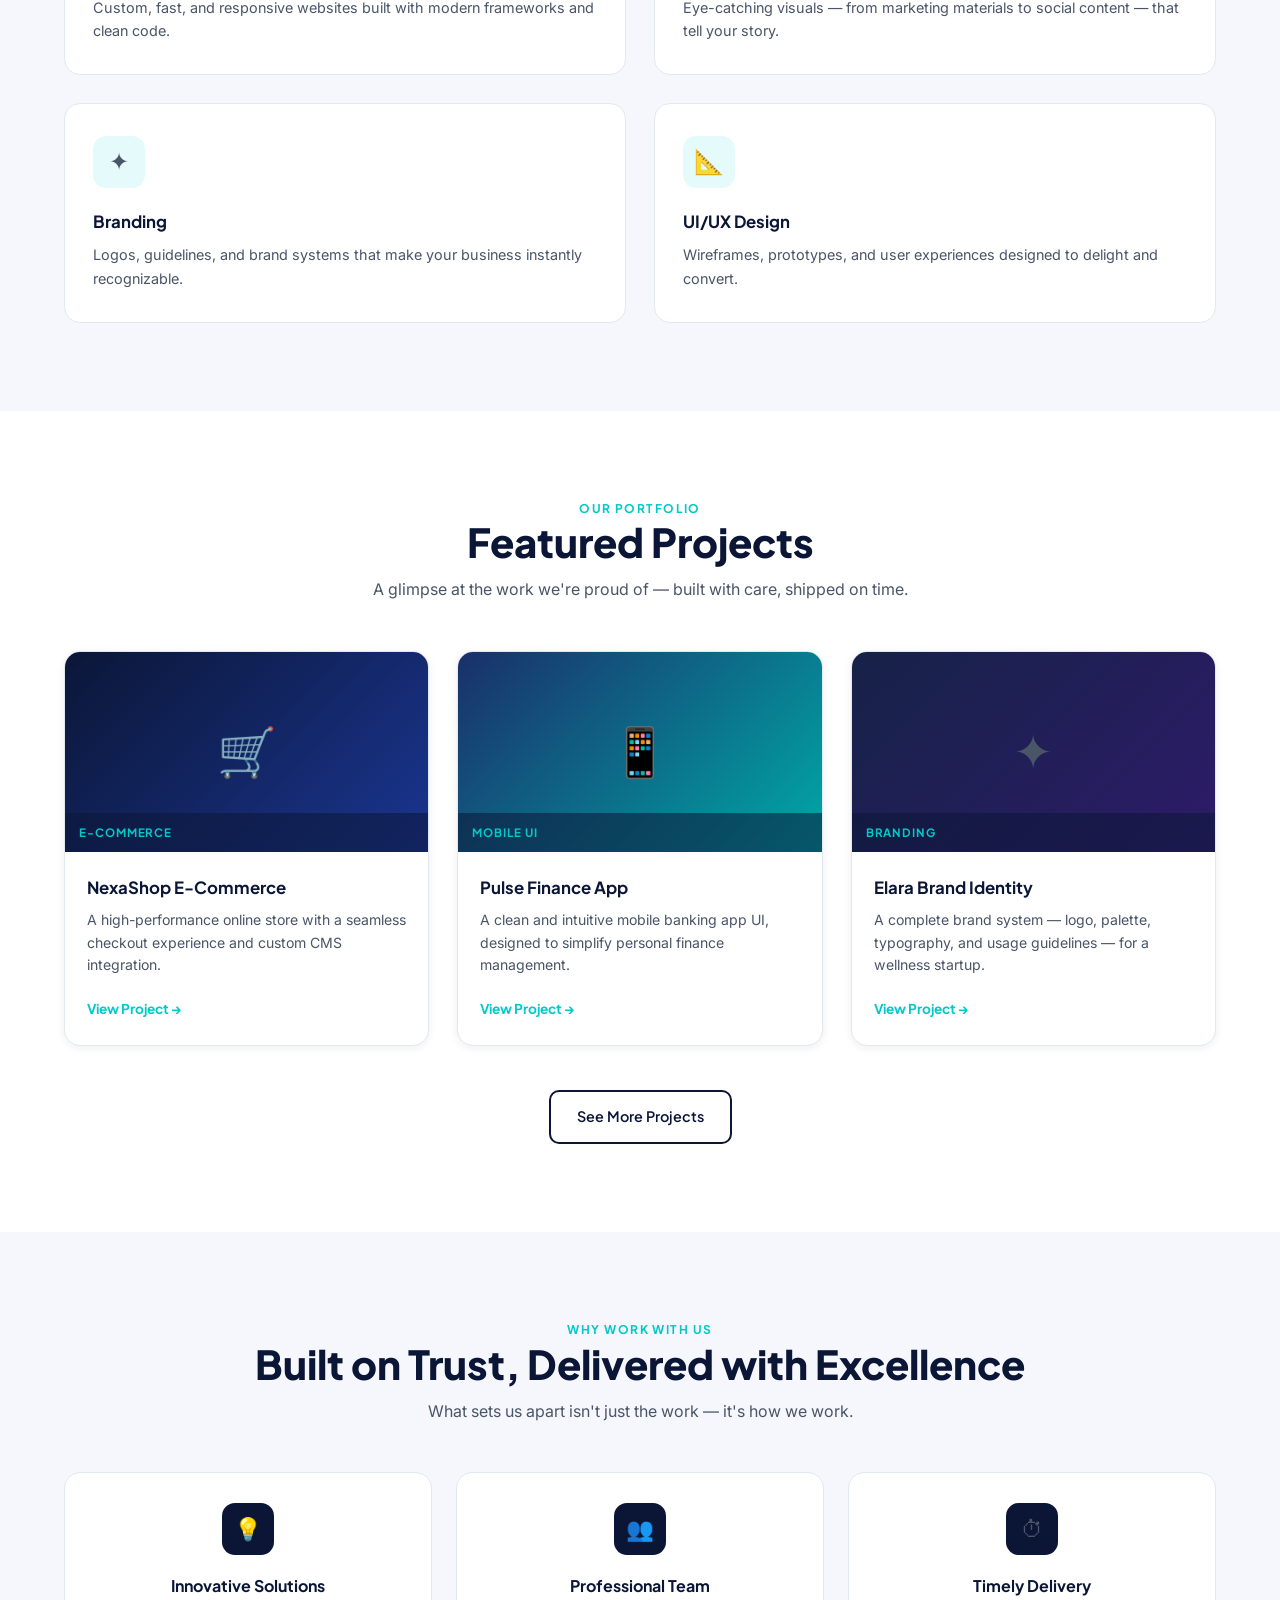
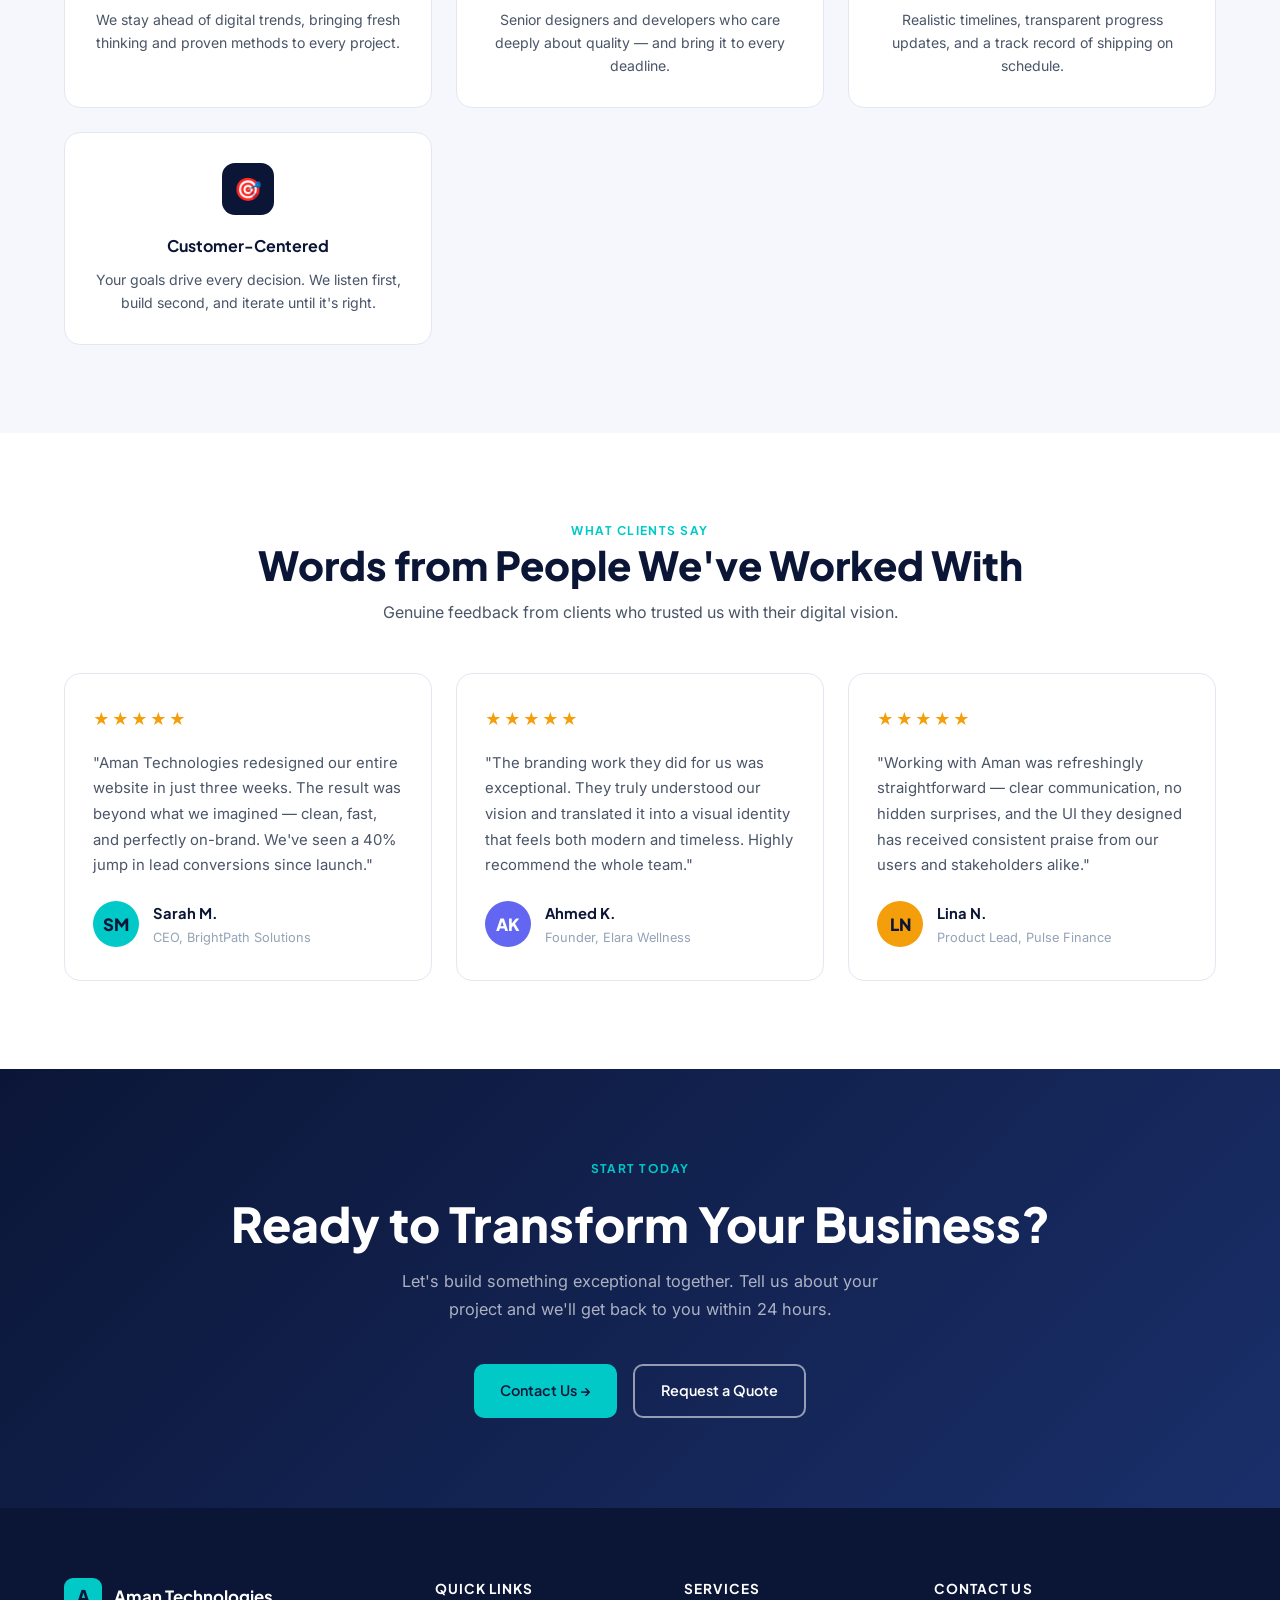
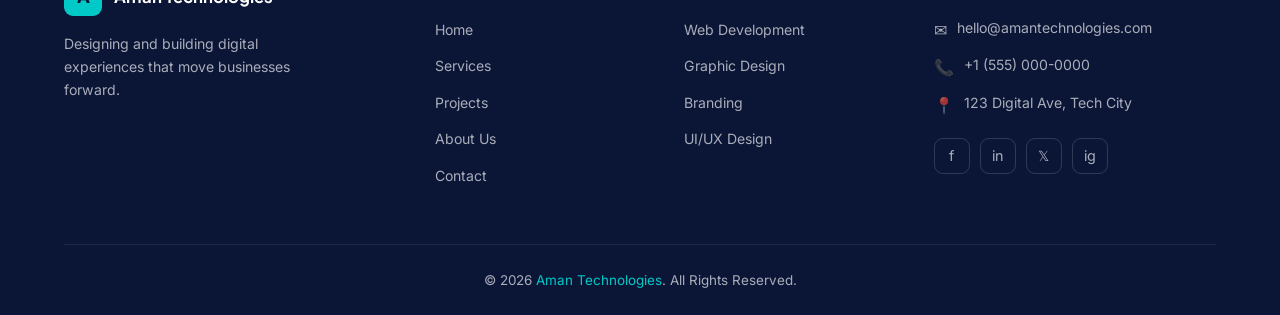
==== commit 713bc97d: "Update landing page and services page" ====
--- a/index.html
+++ b/index.html
@@ -435,12 +435,7 @@
 
 
   <!-- ═══════════════════════════════════════════ JS -->
-  <script>
-    function toggleMenu(btn) {
-      const menu = document.getElementById('mobileMenu');
-      menu.classList.toggle('open');
-    }
-  </script>
+  <script src="script.js"></script>
 
 </body>
 </html>
--- a/style.css
+++ b/style.css
@@ -688,4 +688,693 @@
       .footer__grid { grid-template-columns: 1fr; gap: 28px; }
       .hero__actions { flex-direction: column; }
       .cta__actions { flex-direction: column; align-items: center; }
-    }+    }
+ /* ══════════════════════════════════════════════
+       DESIGN TOKENS  (identical to index.html)
+    ══════════════════════════════════════════════ */
+    :root {
+      --navy:       #0B1637;
+      --navy-mid:   #162247;
+      --cyan:       #00C9C8;
+      --cyan-dim:   #00A8A7;
+      --white:      #FFFFFF;
+      --off-white:  #F5F7FC;
+      --text-body:  #4A5568;
+      --text-muted: #94A3B8;
+      --border:     #E2E8F0;
+      --shadow-sm:  0 2px 8px rgba(11,22,55,0.07);
+      --shadow-md:  0 6px 24px rgba(11,22,55,0.10);
+      --radius-sm:  10px;
+      --radius-md:  16px;
+      --radius-lg:  24px;
+    }
+
+    /* ══════════════════════════════════════════════
+       RESET & BASE
+    ══════════════════════════════════════════════ */
+    *, *::before, *::after { box-sizing: border-box; margin: 0; padding: 0; }
+    html { scroll-behavior: smooth; }
+    body {
+      font-family: 'Inter', sans-serif;
+      color: var(--text-body);
+      background: var(--white);
+      line-height: 1.65;
+    }
+    img { display: block; max-width: 100%; }
+    a { text-decoration: none; color: inherit; }
+    ul { list-style: none; }
+
+    /* ══════════════════════════════════════════════
+       TYPOGRAPHY HELPERS
+    ══════════════════════════════════════════════ */
+    .eyebrow {
+      font-family: 'Plus Jakarta Sans', sans-serif;
+      font-size: 0.75rem;
+      font-weight: 700;
+      letter-spacing: 0.12em;
+      text-transform: uppercase;
+      color: var(--cyan);
+    }
+    .section-title {
+      font-family: 'Plus Jakarta Sans', sans-serif;
+      font-size: clamp(1.75rem, 3.5vw, 2.5rem);
+      font-weight: 800;
+      color: var(--navy);
+      line-height: 1.2;
+    }
+    .section-sub {
+      font-size: 1rem;
+      color: var(--text-body);
+      max-width: 560px;
+      margin-top: 0.75rem;
+    }
+
+    /* ══════════════════════════════════════════════
+       LAYOUT HELPERS
+    ══════════════════════════════════════════════ */
+    .container {
+      width: 90%;
+      max-width: 1180px;
+      margin: 0 auto;
+    }
+    .section     { padding: 88px 0; }
+    .section--alt { background: var(--off-white); }
+
+    /* ══════════════════════════════════════════════
+       BUTTONS
+    ══════════════════════════════════════════════ */
+    .btn {
+      display: inline-flex;
+      align-items: center;
+      gap: 8px;
+      padding: 13px 26px;
+      border-radius: var(--radius-sm);
+      font-family: 'Plus Jakarta Sans', sans-serif;
+      font-weight: 600;
+      font-size: 0.9rem;
+      transition: transform 0.18s ease, box-shadow 0.18s ease, background 0.18s ease;
+      cursor: pointer;
+      border: none;
+    }
+    .btn:hover { transform: translateY(-2px); }
+
+    .btn-primary {
+      background: var(--cyan);
+      color: var(--navy);
+    }
+    .btn-primary:hover { background: var(--cyan-dim); box-shadow: 0 8px 20px rgba(0,201,200,0.32); }
+
+    .btn-outline {
+      background: transparent;
+      color: var(--navy);
+      border: 2px solid var(--navy);
+    }
+    .btn-outline:hover { background: var(--navy); color: var(--white); }
+
+    .btn-outline-cyan {
+      background: transparent;
+      color: var(--cyan);
+      border: 2px solid var(--cyan);
+    }
+    .btn-outline-cyan:hover { background: var(--cyan); color: var(--navy); }
+
+    .btn-outline-white {
+      background: transparent;
+      color: var(--white);
+      border: 2px solid rgba(255,255,255,0.55);
+    }
+    .btn-outline-white:hover { background: rgba(255,255,255,0.12); }
+
+    /* ══════════════════════════════════════════════
+       NAVIGATION  (shared with index.html)
+    ══════════════════════════════════════════════ */
+    .nav {
+      position: sticky;
+      top: 0;
+      z-index: 100;
+      background: rgba(11,22,55,0.96);
+      backdrop-filter: blur(12px);
+      border-bottom: 1px solid rgba(255,255,255,0.06);
+    }
+    .nav__inner {
+      display: flex;
+      align-items: center;
+      justify-content: space-between;
+      height: 68px;
+    }
+    .nav__brand {
+      display: flex;
+      align-items: center;
+      gap: 12px;
+    }
+    .nav__logo-box {
+      width: 38px;
+      height: 38px;
+      border-radius: 9px;
+      background: var(--cyan);
+      display: flex;
+      align-items: center;
+      justify-content: center;
+      font-family: 'Plus Jakarta Sans', sans-serif;
+      font-weight: 800;
+      font-size: 1.1rem;
+      color: var(--navy);
+    }
+    .nav__company {
+      font-family: 'Plus Jakarta Sans', sans-serif;
+      font-weight: 700;
+      font-size: 1.05rem;
+      color: var(--white);
+    }
+    .nav__links {
+      display: flex;
+      align-items: center;
+      gap: 6px;
+    }
+    .nav__links a {
+      color: rgba(255,255,255,0.75);
+      font-size: 0.88rem;
+      font-weight: 500;
+      padding: 7px 14px;
+      border-radius: 7px;
+      transition: color 0.15s, background 0.15s;
+    }
+    .nav__links a:hover,
+    .nav__links a.active {
+      color: var(--white);
+      background: rgba(255,255,255,0.08);
+    }
+    .nav__cta { margin-left: 10px; }
+
+    .nav__hamburger {
+      display: none;
+      flex-direction: column;
+      gap: 5px;
+      cursor: pointer;
+      background: none;
+      border: none;
+      padding: 4px;
+    }
+    .nav__hamburger span {
+      display: block;
+      width: 24px;
+      height: 2px;
+      background: var(--white);
+      border-radius: 2px;
+      transition: transform 0.22s, opacity 0.22s;
+    }
+    .nav__mobile {
+      display: none;
+      flex-direction: column;
+      background: var(--navy-mid);
+      padding: 16px 5%;
+      gap: 4px;
+    }
+    .nav__mobile a {
+      color: rgba(255,255,255,0.80);
+      font-size: 0.95rem;
+      font-weight: 500;
+      padding: 10px 14px;
+      border-radius: 8px;
+      transition: background 0.15s;
+    }
+    .nav__mobile a:hover { background: rgba(255,255,255,0.08); color: var(--white); }
+    .nav__mobile .btn { margin: 8px 14px 4px; width: calc(100% - 28px); justify-content: center; }
+
+    /* ══════════════════════════════════════════════
+       PAGE HERO
+    ══════════════════════════════════════════════ */
+    .hero {
+      background: linear-gradient(135deg, var(--navy) 0%, #1A2F6A 100%);
+      padding: 80px 0 72px;
+      overflow: hidden;
+    }
+    .hero__inner {
+      display: grid;
+      grid-template-columns: 1fr 1fr;
+      align-items: center;
+      gap: 60px;
+    }
+    .hero__tag {
+      display: inline-flex;
+      align-items: center;
+      gap: 8px;
+      background: rgba(0,201,200,0.12);
+      border: 1px solid rgba(0,201,200,0.3);
+      color: var(--cyan);
+      font-family: 'Plus Jakarta Sans', sans-serif;
+      font-size: 0.78rem;
+      font-weight: 600;
+      letter-spacing: 0.08em;
+      text-transform: uppercase;
+      padding: 6px 14px;
+      border-radius: 100px;
+      margin-bottom: 24px;
+    }
+    .hero__title {
+      font-family: 'Plus Jakarta Sans', sans-serif;
+      font-size: clamp(2rem, 4vw, 3.1rem);
+      font-weight: 800;
+      color: var(--white);
+      line-height: 1.15;
+      margin-bottom: 20px;
+    }
+    .hero__title span { color: var(--cyan); }
+    .hero__desc {
+      color: rgba(255,255,255,0.70);
+      font-size: 1.02rem;
+      line-height: 1.72;
+      max-width: 460px;
+      margin-bottom: 34px;
+    }
+
+    /* Hero illustration: CSS service icon grid */
+    .hero__visual {
+      display: grid;
+      grid-template-columns: 1fr 1fr;
+      gap: 16px;
+    }
+    .hero__svc-tile {
+      border-radius: var(--radius-md);
+      padding: 26px 22px;
+      display: flex;
+      flex-direction: column;
+      gap: 10px;
+    }
+    .hero__svc-tile--1 { background: rgba(255,255,255,0.08); border: 1px solid rgba(255,255,255,0.10); }
+    .hero__svc-tile--2 { background: var(--cyan); }
+    .hero__svc-tile--3 { background: rgba(255,255,255,0.05); border: 1px solid rgba(255,255,255,0.08); }
+    .hero__svc-tile--4 { background: rgba(255,255,255,0.08); border: 1px solid rgba(255,255,255,0.10); }
+    .hero__svc-tile-icon { font-size: 1.8rem; }
+    .hero__svc-tile-name {
+      font-family: 'Plus Jakarta Sans', sans-serif;
+      font-weight: 700;
+      font-size: 0.9rem;
+      color: var(--white);
+    }
+    .hero__svc-tile--2 .hero__svc-tile-name { color: var(--navy); }
+    .hero__svc-tile-line {
+      height: 3px;
+      border-radius: 3px;
+      width: 32px;
+      background: rgba(255,255,255,0.25);
+    }
+    .hero__svc-tile--2 .hero__svc-tile-line { background: rgba(11,22,55,0.25); }
+
+    /* ══════════════════════════════════════════════
+       OUR SERVICES — large detail cards
+    ══════════════════════════════════════════════ */
+    .services__head { margin-bottom: 52px; }
+
+    .services__grid {
+      display: grid;
+      grid-template-columns: 1fr 1fr;
+      gap: 28px;
+    }
+    .svc-card {
+      background: var(--white);
+      border: 1px solid var(--border);
+      border-radius: var(--radius-md);
+      padding: 36px 32px;
+      transition: box-shadow 0.22s, transform 0.22s, border-color 0.22s;
+    }
+    .svc-card:hover {
+      box-shadow: var(--shadow-md);
+      transform: translateY(-4px);
+      border-color: var(--cyan);
+    }
+    .svc-card__top {
+      display: flex;
+      align-items: flex-start;
+      gap: 18px;
+      margin-bottom: 18px;
+    }
+    .svc-card__icon {
+      width: 58px;
+      height: 58px;
+      flex-shrink: 0;
+      border-radius: 14px;
+      background: rgba(0,201,200,0.10);
+      display: flex;
+      align-items: center;
+      justify-content: center;
+      font-size: 1.6rem;
+    }
+    .svc-card__title {
+      font-family: 'Plus Jakarta Sans', sans-serif;
+      font-weight: 800;
+      font-size: 1.2rem;
+      color: var(--navy);
+      margin-bottom: 6px;
+    }
+    .svc-card__desc {
+      font-size: 0.9rem;
+      line-height: 1.65;
+    }
+    .svc-card__divider {
+      height: 1px;
+      background: var(--border);
+      margin: 22px 0;
+    }
+    .svc-card__features-label {
+      font-family: 'Plus Jakarta Sans', sans-serif;
+      font-size: 0.72rem;
+      font-weight: 700;
+      letter-spacing: 0.1em;
+      text-transform: uppercase;
+      color: var(--text-muted);
+      margin-bottom: 14px;
+    }
+    .svc-card__features {
+      display: grid;
+      grid-template-columns: 1fr 1fr;
+      gap: 8px 12px;
+      margin-bottom: 26px;
+    }
+    .svc-card__feature {
+      display: flex;
+      align-items: center;
+      gap: 8px;
+      font-size: 0.85rem;
+      color: var(--text-body);
+    }
+    .svc-card__feature::before {
+      content: '';
+      width: 6px;
+      height: 6px;
+      border-radius: 50%;
+      background: var(--cyan);
+      flex-shrink: 0;
+    }
+
+    /* ══════════════════════════════════════════════
+       HOW WE WORK — process steps
+    ══════════════════════════════════════════════ */
+    .process__head { text-align: center; margin-bottom: 52px; }
+    .process__head .section-sub { margin: 10px auto 0; }
+
+    .process__steps {
+      display: grid;
+      grid-template-columns: repeat(4, 1fr);
+      gap: 0;
+      position: relative;
+    }
+
+    /* Connecting line between steps */
+    .process__steps::before {
+      content: '';
+      position: absolute;
+      top: 36px;
+      left: calc(12.5% + 18px);
+      right: calc(12.5% + 18px);
+      height: 2px;
+      background: linear-gradient(90deg, var(--cyan) 0%, rgba(0,201,200,0.15) 100%);
+      z-index: 0;
+    }
+
+    .process__step {
+      display: flex;
+      flex-direction: column;
+      align-items: center;
+      text-align: center;
+      padding: 0 16px;
+      position: relative;
+      z-index: 1;
+    }
+    .process__step-num {
+      width: 72px;
+      height: 72px;
+      border-radius: 50%;
+      display: flex;
+      align-items: center;
+      justify-content: center;
+      font-family: 'Plus Jakarta Sans', sans-serif;
+      font-weight: 800;
+      font-size: 1.4rem;
+      margin-bottom: 24px;
+      border: 3px solid var(--border);
+      background: var(--white);
+      color: var(--text-muted);
+      transition: border-color 0.22s, color 0.22s, background 0.22s;
+    }
+    .process__step:hover .process__step-num {
+      border-color: var(--cyan);
+      color: var(--navy);
+      background: rgba(0,201,200,0.08);
+    }
+    .process__step--active .process__step-num {
+      background: var(--cyan);
+      border-color: var(--cyan);
+      color: var(--navy);
+    }
+    .process__step-title {
+      font-family: 'Plus Jakarta Sans', sans-serif;
+      font-weight: 700;
+      font-size: 1rem;
+      color: var(--navy);
+      margin-bottom: 10px;
+    }
+    .process__step-desc {
+      font-size: 0.88rem;
+      line-height: 1.65;
+    }
+
+    /* ══════════════════════════════════════════════
+       WHY CHOOSE US — feature cards
+    ══════════════════════════════════════════════ */
+    .why__head { text-align: center; margin-bottom: 48px; }
+    .why__head .section-sub { margin: 10px auto 0; }
+
+    .why__grid {
+      display: grid;
+      grid-template-columns: repeat(3, 1fr);
+      gap: 24px;
+    }
+    .why-card {
+      background: var(--white);
+      border: 1px solid var(--border);
+      border-radius: var(--radius-md);
+      padding: 30px 26px;
+      transition: box-shadow 0.22s, transform 0.22s, border-color 0.22s;
+    }
+    .why-card:hover {
+      box-shadow: var(--shadow-md);
+      transform: translateY(-4px);
+      border-color: var(--cyan);
+    }
+    .why-card__icon {
+      width: 52px;
+      height: 52px;
+      border-radius: 13px;
+      background: var(--navy);
+      display: flex;
+      align-items: center;
+      justify-content: center;
+      font-size: 1.4rem;
+      margin-bottom: 18px;
+    }
+    .why-card__title {
+      font-family: 'Plus Jakarta Sans', sans-serif;
+      font-weight: 700;
+      font-size: 1rem;
+      color: var(--navy);
+      margin-bottom: 8px;
+    }
+    .why-card__desc { font-size: 0.88rem; line-height: 1.65; }
+
+    /* ══════════════════════════════════════════════
+       FAQ — accordion
+    ══════════════════════════════════════════════ */
+    .faq__head { text-align: center; margin-bottom: 48px; }
+    .faq__head .section-sub { margin: 10px auto 0; }
+
+    .faq__list {
+      max-width: 780px;
+      margin: 0 auto;
+      display: flex;
+      flex-direction: column;
+      gap: 12px;
+    }
+    .faq-item {
+      border: 1px solid var(--border);
+      border-radius: var(--radius-sm);
+      overflow: hidden;
+      background: var(--white);
+    }
+    .faq-item__trigger {
+      width: 100%;
+      display: flex;
+      align-items: center;
+      justify-content: space-between;
+      gap: 16px;
+      padding: 20px 24px;
+      background: none;
+      border: none;
+      cursor: pointer;
+      text-align: left;
+      font-family: 'Plus Jakarta Sans', sans-serif;
+      font-weight: 600;
+      font-size: 0.97rem;
+      color: var(--navy);
+      transition: background 0.15s;
+    }
+    .faq-item__trigger:hover { background: var(--off-white); }
+    .faq-item.open .faq-item__trigger { background: rgba(0,201,200,0.05); }
+
+    .faq-item__icon {
+      width: 28px;
+      height: 28px;
+      border-radius: 7px;
+      background: var(--off-white);
+      display: flex;
+      align-items: center;
+      justify-content: center;
+      font-size: 1.1rem;
+      flex-shrink: 0;
+      color: var(--navy);
+      transition: background 0.18s, transform 0.22s;
+    }
+    .faq-item.open .faq-item__icon {
+      background: var(--cyan);
+      color: var(--navy);
+      transform: rotate(45deg);
+    }
+
+    .faq-item__body {
+      max-height: 0;
+      overflow: hidden;
+      transition: max-height 0.32s ease, padding 0.22s ease;
+    }
+    .faq-item.open .faq-item__body { max-height: 300px; }
+    .faq-item__body p {
+      padding: 0 24px 22px;
+      font-size: 0.92rem;
+      line-height: 1.72;
+    }
+
+    /* ══════════════════════════════════════════════
+       CALL TO ACTION
+    ══════════════════════════════════════════════ */
+    .cta {
+      background: linear-gradient(135deg, var(--navy) 0%, #1A2F6A 100%);
+      padding: 90px 0;
+      text-align: center;
+    }
+    .cta__eyebrow { margin-bottom: 16px; }
+    .cta__title {
+      font-family: 'Plus Jakarta Sans', sans-serif;
+      font-size: clamp(1.9rem, 4vw, 3rem);
+      font-weight: 800;
+      color: var(--white);
+      margin-bottom: 16px;
+      line-height: 1.2;
+    }
+    .cta__sub {
+      color: rgba(255,255,255,0.65);
+      font-size: 1.02rem;
+      max-width: 500px;
+      margin: 0 auto 40px;
+      line-height: 1.7;
+    }
+    .cta__actions { display: flex; gap: 16px; justify-content: center; flex-wrap: wrap; }
+
+    /* ══════════════════════════════════════════════
+       FOOTER  (shared with index.html)
+    ══════════════════════════════════════════════ */
+    .footer {
+      background: var(--navy);
+      color: rgba(255,255,255,0.65);
+      padding: 70px 0 0;
+    }
+    .footer__grid {
+      display: grid;
+      grid-template-columns: 1.6fr 1fr 1fr 1.4fr;
+      gap: 48px;
+    }
+    .footer__brand { display: flex; align-items: center; gap: 12px; margin-bottom: 16px; }
+    .footer__brand-name {
+      font-family: 'Plus Jakarta Sans', sans-serif;
+      font-weight: 700;
+      font-size: 1.05rem;
+      color: var(--white);
+    }
+    .footer__tagline { font-size: 0.88rem; line-height: 1.65; max-width: 240px; }
+    .footer__col-title {
+      font-family: 'Plus Jakarta Sans', sans-serif;
+      font-weight: 700;
+      font-size: 0.85rem;
+      color: var(--white);
+      margin-bottom: 16px;
+      text-transform: uppercase;
+      letter-spacing: 0.08em;
+    }
+    .footer__col ul { display: flex; flex-direction: column; gap: 10px; }
+    .footer__col ul a { font-size: 0.88rem; transition: color 0.15s; }
+    .footer__col ul a:hover { color: var(--cyan); }
+    .footer__contact-item {
+      display: flex;
+      align-items: flex-start;
+      gap: 10px;
+      font-size: 0.88rem;
+      margin-bottom: 10px;
+    }
+    .footer__contact-icon { font-size: 1rem; flex-shrink: 0; margin-top: 1px; }
+    .footer__social { display: flex; gap: 10px; margin-top: 20px; }
+    .footer__social a {
+      width: 36px;
+      height: 36px;
+      border-radius: 9px;
+      border: 1px solid rgba(255,255,255,0.15);
+      display: flex;
+      align-items: center;
+      justify-content: center;
+      font-size: 0.9rem;
+      transition: background 0.18s, border-color 0.18s;
+    }
+    .footer__social a:hover { background: var(--cyan); border-color: var(--cyan); color: var(--navy); }
+    .footer__bottom {
+      text-align: center;
+      padding: 24px 0;
+      border-top: 1px solid rgba(255,255,255,0.08);
+      margin-top: 56px;
+      font-size: 0.84rem;
+    }
+    .footer__bottom span { color: var(--cyan); }
+
+    /* ══════════════════════════════════════════════
+       RESPONSIVE BREAKPOINTS
+    ══════════════════════════════════════════════ */
+    @media (max-width: 1024px) {
+      .why__grid { grid-template-columns: repeat(2, 1fr); }
+      .footer__grid { grid-template-columns: 1fr 1fr; gap: 36px; }
+    }
+
+    @media (max-width: 768px) {
+      /* Nav */
+      .nav__links, .nav__cta { display: none; }
+      .nav__hamburger { display: flex; }
+      .nav__mobile.open { display: flex; }
+
+      /* Hero */
+      .hero__inner { grid-template-columns: 1fr; }
+      .hero__visual { display: none; }
+      .hero { padding: 60px 0; }
+
+      /* Services */
+      .services__grid { grid-template-columns: 1fr; }
+
+      /* Process */
+      .process__steps { grid-template-columns: 1fr 1fr; gap: 36px 24px; }
+      .process__steps::before { display: none; }
+
+      /* Section padding */
+      .section { padding: 60px 0; }
+    }
+
+    @media (max-width: 560px) {
+      .why__grid { grid-template-columns: 1fr; }
+      .process__steps { grid-template-columns: 1fr; }
+      .svc-card__features { grid-template-columns: 1fr; }
+      .footer__grid { grid-template-columns: 1fr; gap: 28px; }
+      .cta__actions { flex-direction: column; align-items: center; }
+    }
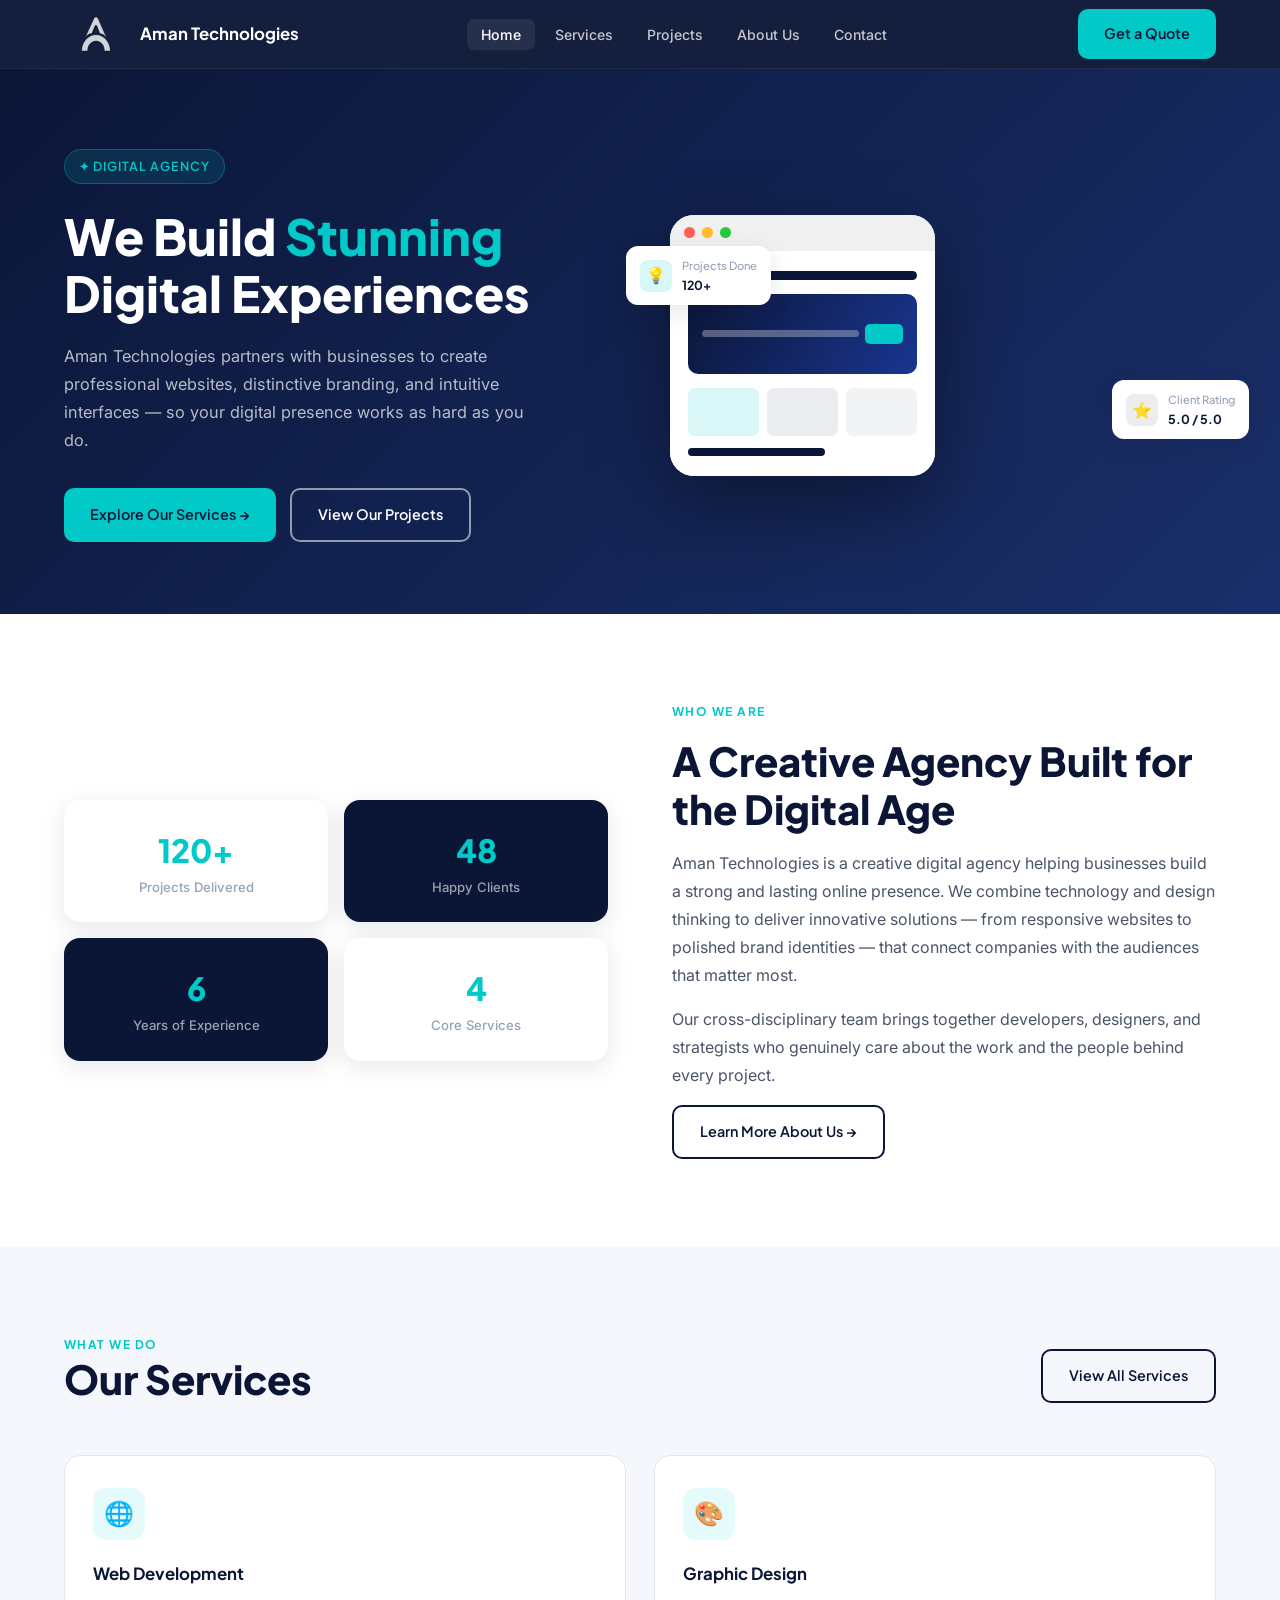
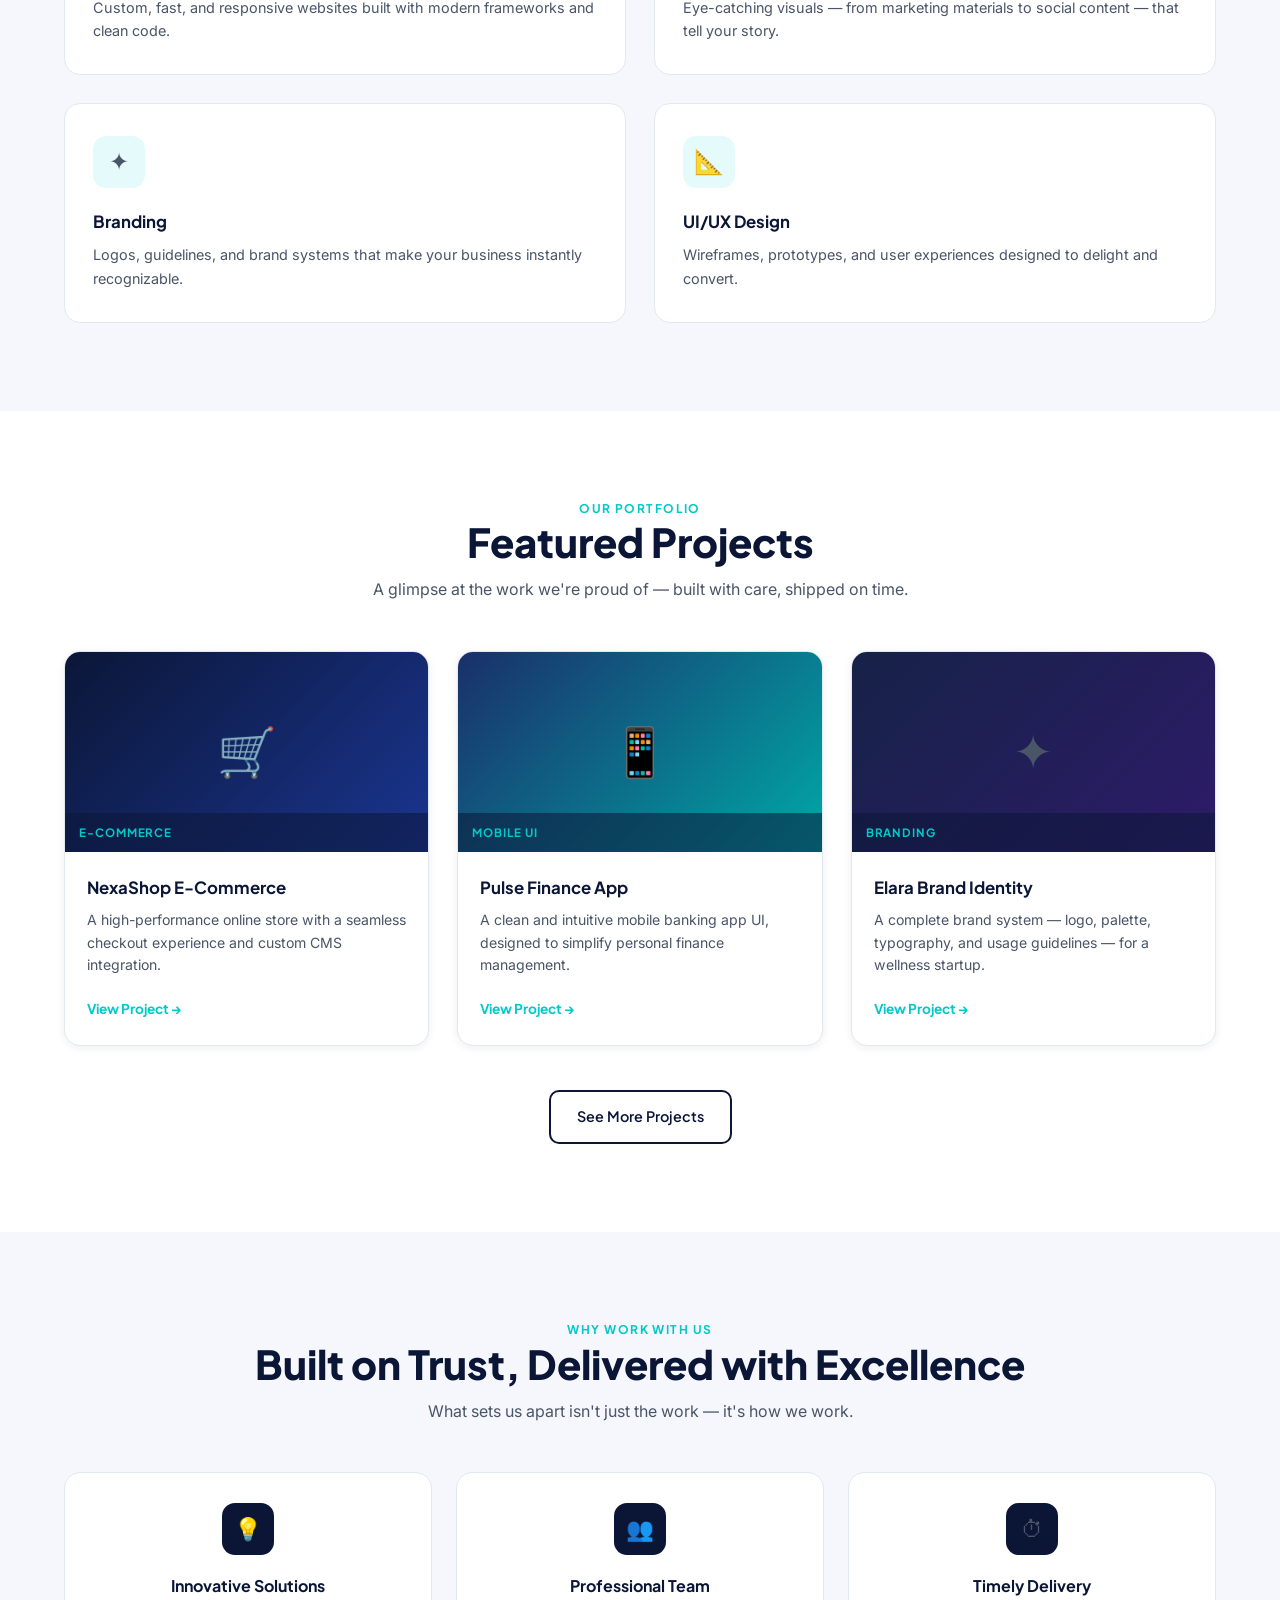
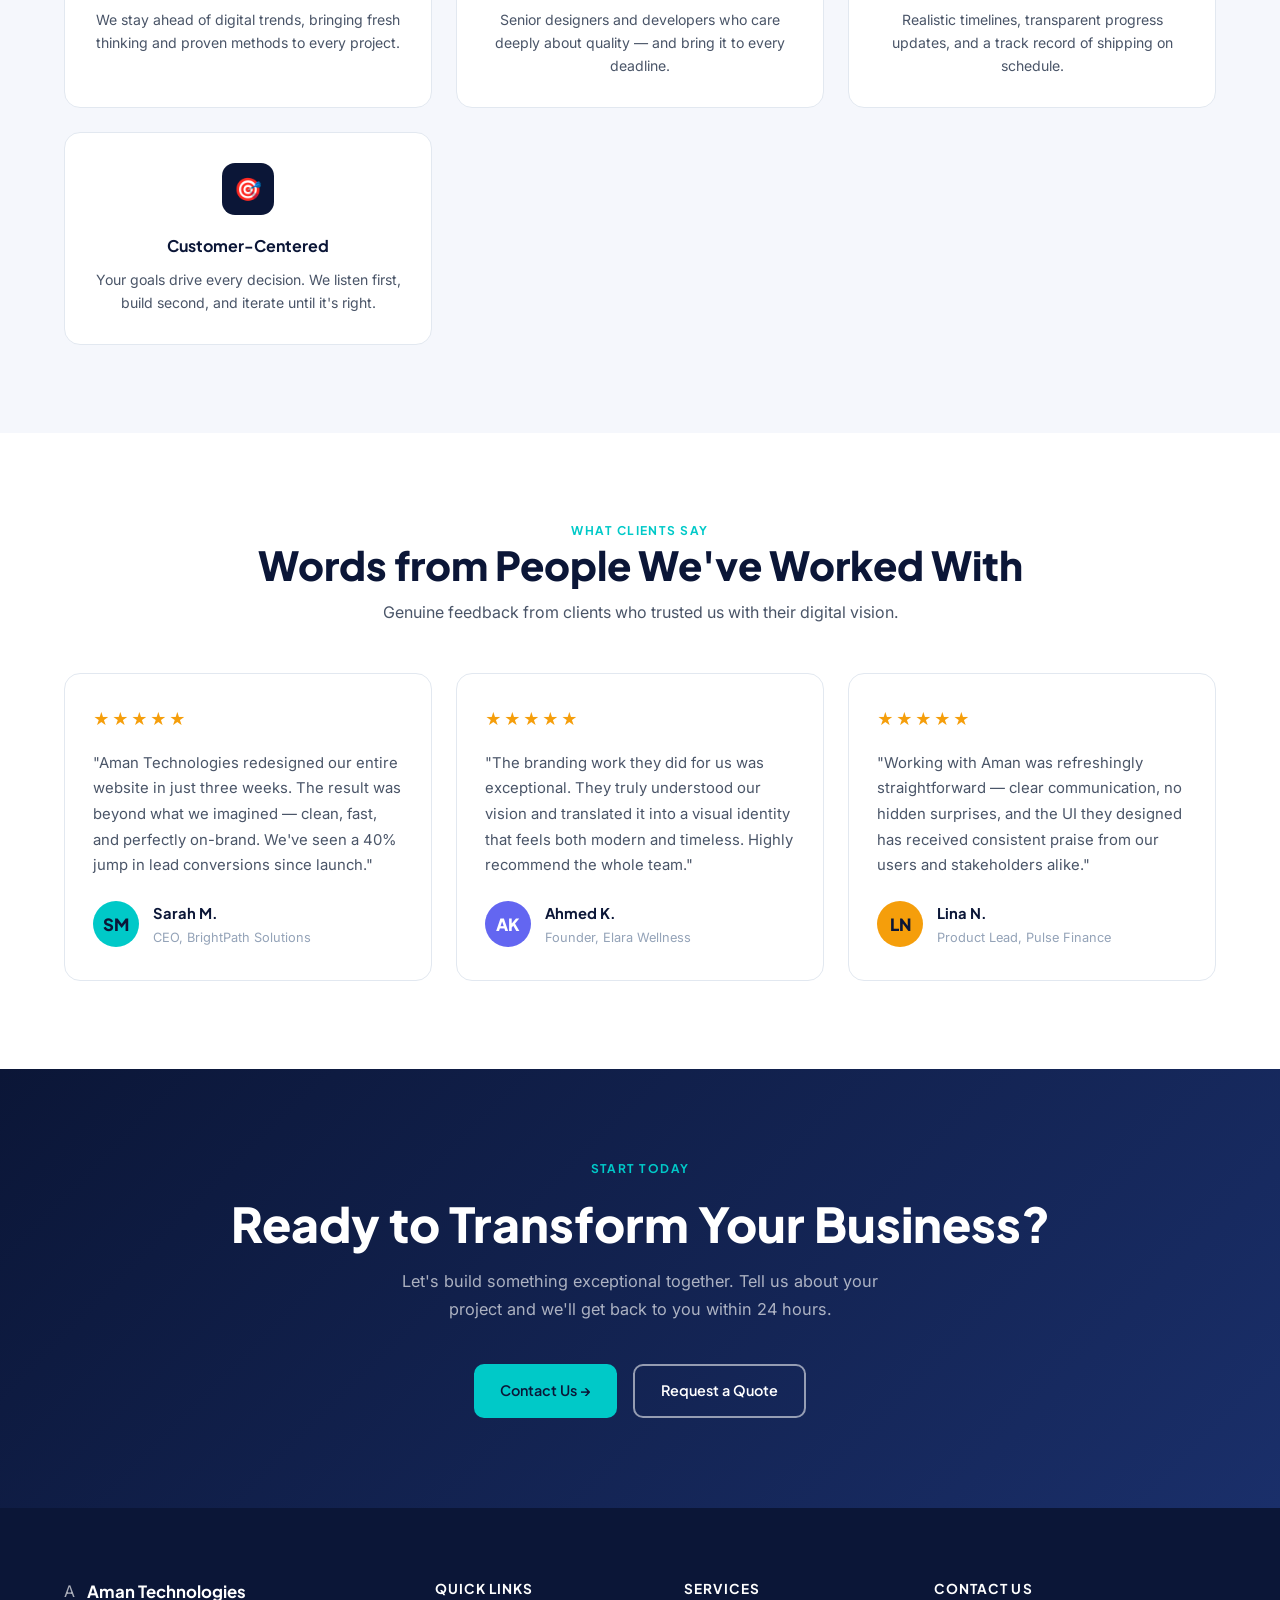
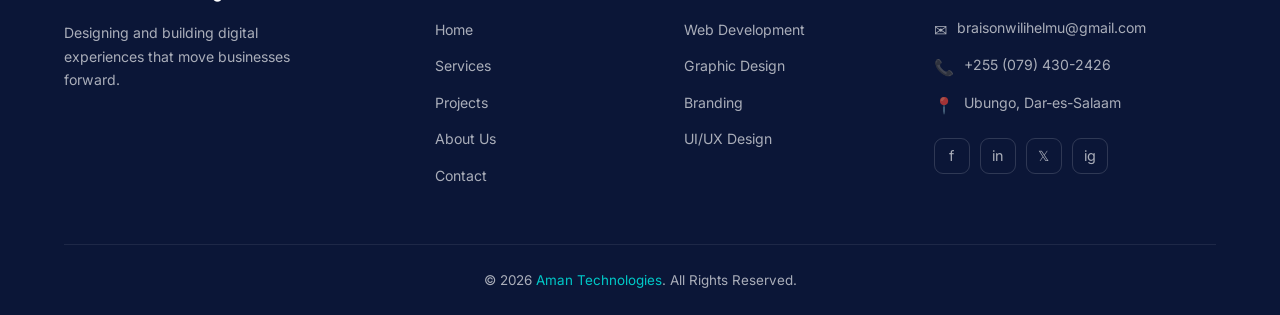
==== commit 85b627ac: "update on footer" ====
--- a/index.html
+++ b/index.html
@@ -407,15 +407,15 @@
           <div class="footer__col-title">Contact Us</div>
           <div class="footer__contact-item">
             <span class="footer__contact-icon">✉</span>
-            <span>hello@amantechnologies.com</span>
+            <span>braisonwilihelmu@gmail.com</span>
           </div>
           <div class="footer__contact-item">
             <span class="footer__contact-icon">📞</span>
-            <span>+1 (555) 000-0000</span>
+            <span>+255 (079) 430-2426</span>
           </div>
           <div class="footer__contact-item">
             <span class="footer__contact-icon">📍</span>
-            <span>123 Digital Ave, Tech City</span>
+            <span>Ubungo, Dar-es-Salaam</span>
           </div>
           <div class="footer__social">
             <a href="#" aria-label="Facebook">f</a>
--- a/style.css
+++ b/style.css
@@ -827,19 +827,6 @@
       align-items: center;
       gap: 12px;
     }
-    .nav__logo-box {
-      width: 38px;
-      height: 38px;
-      border-radius: 9px;
-      background: var(--cyan);
-      display: flex;
-      align-items: center;
-      justify-content: center;
-      font-family: 'Plus Jakarta Sans', sans-serif;
-      font-weight: 800;
-      font-size: 1.1rem;
-      color: var(--navy);
-    }
     .nav__company {
       font-family: 'Plus Jakarta Sans', sans-serif;
       font-weight: 700;
@@ -1377,4 +1364,4 @@
       .svc-card__features { grid-template-columns: 1fr; }
       .footer__grid { grid-template-columns: 1fr; gap: 28px; }
       .cta__actions { flex-direction: column; align-items: center; }
-    }
+    }
